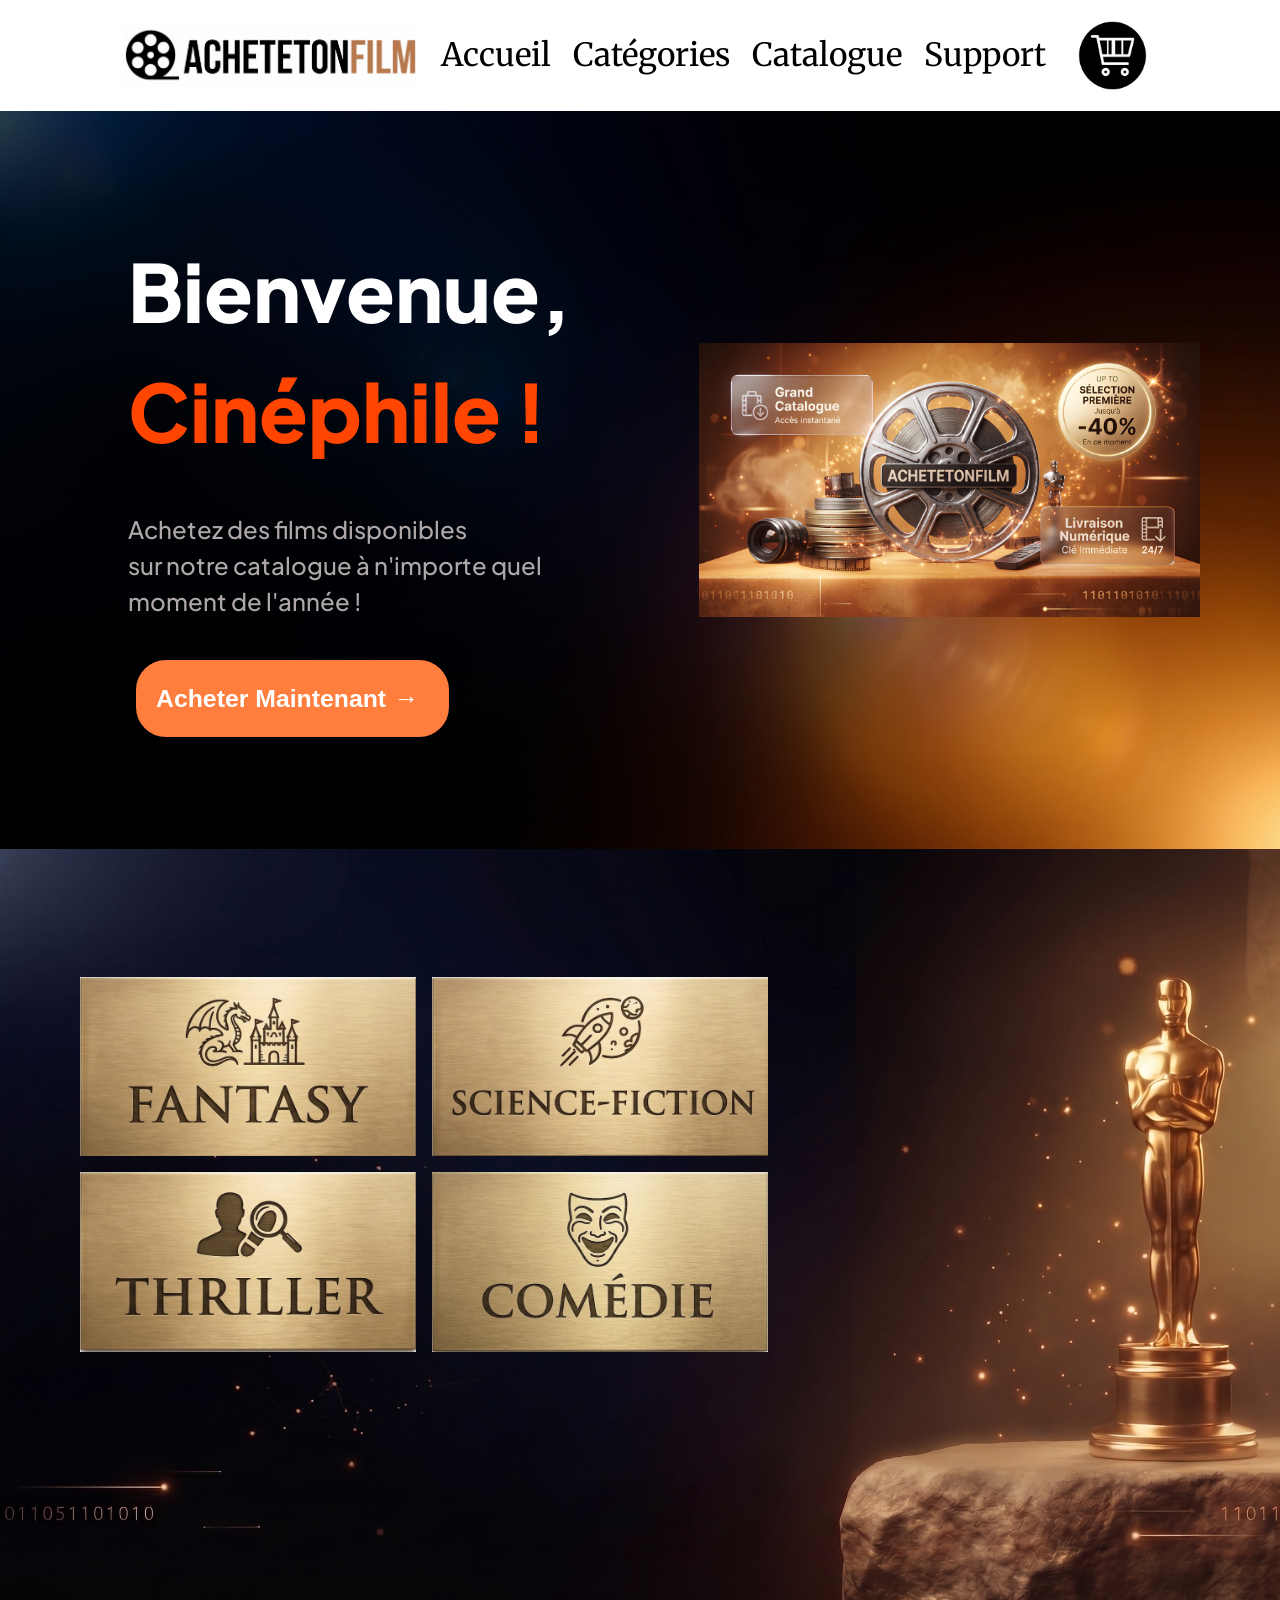
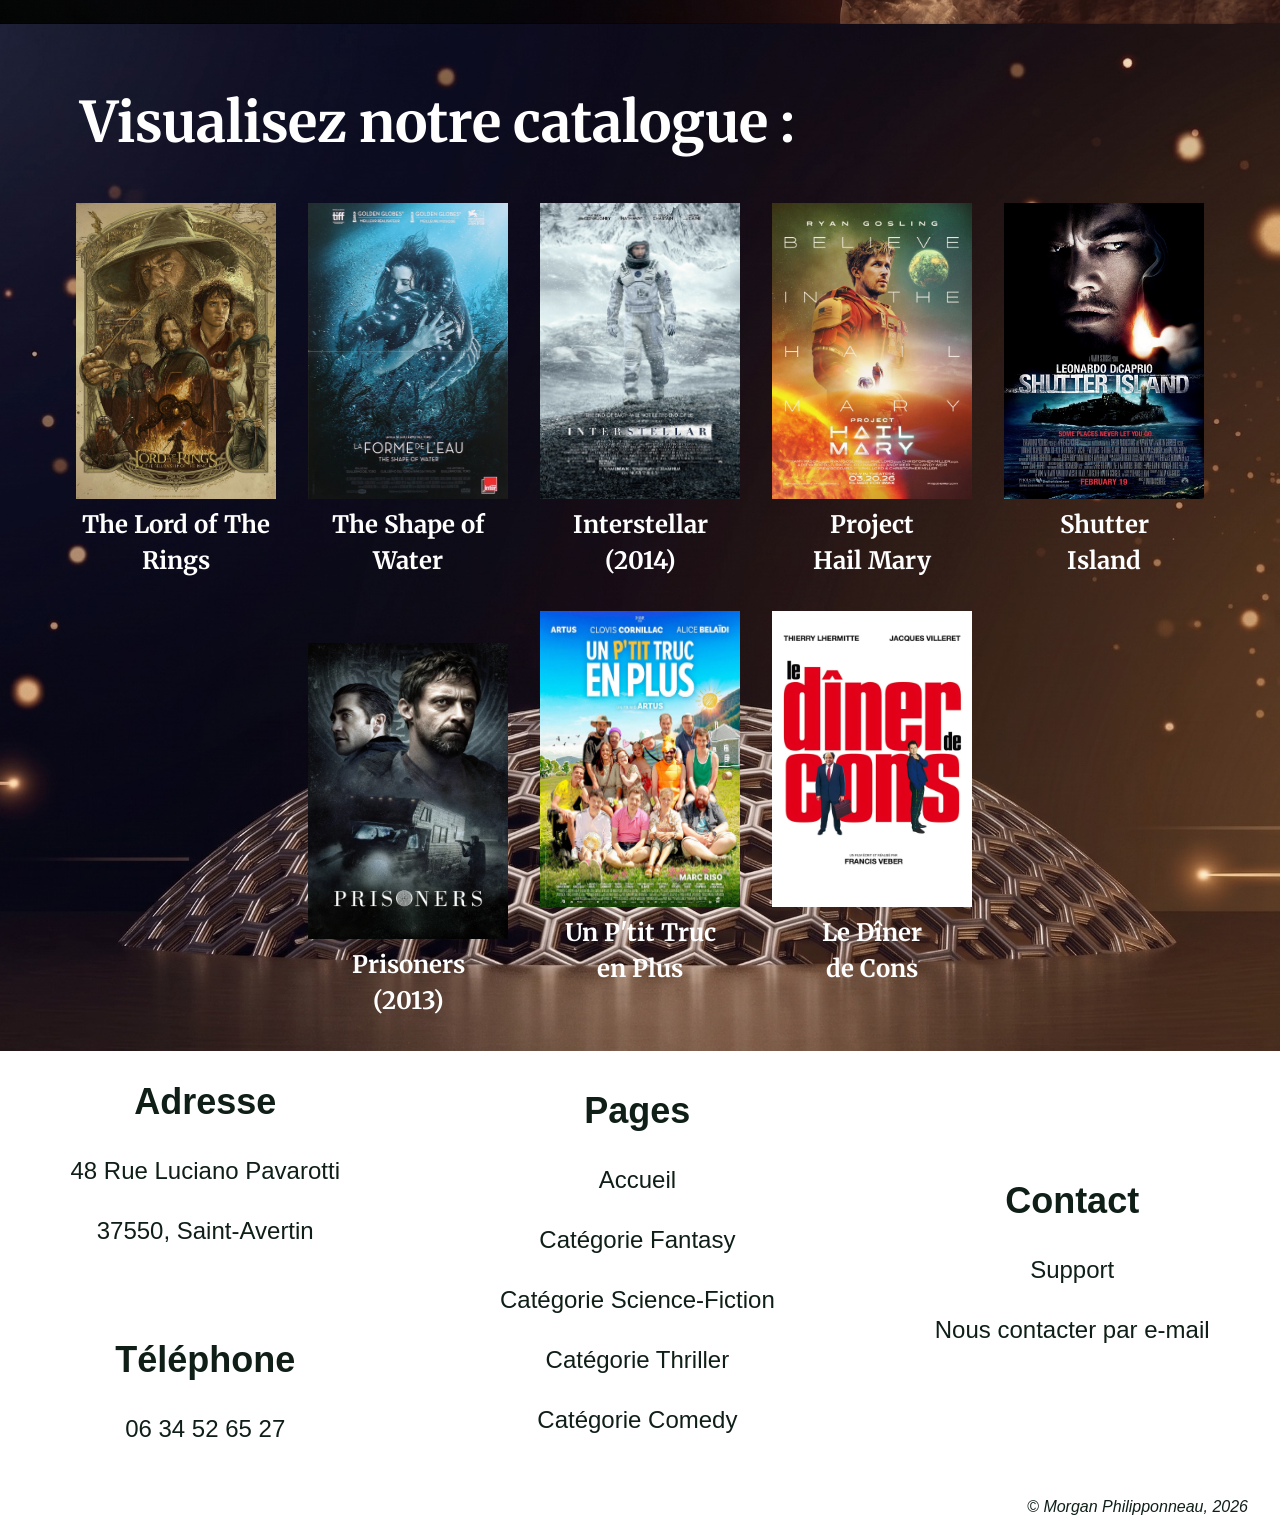
==== index.html @ b3920875 "Ajout de plus de lisibilité sur les pages de chaque film (logo blanc, texte blanc par exemple) + ajo" ====
<!doctype html>
<html lang="fr">
<head>
    <meta charset="UTF-8">
    <meta name="viewport" content="width=device-width, initial-scale=1.0">
    <link rel="preconnect" href="https://fonts.googleapis.com">
    <link rel="preconnect" href="https://fonts.gstatic.com" crossorigin>
    <link href="https://fonts.googleapis.com/css2?family=Merriweather:ital,opsz,wght@0,18..144,300..900;1,18..144,300..900&display=swap" rel="stylesheet">
    <link href="https://fonts.googleapis.com/css2?family=Plus+Jakarta+Sans:ital,wght@0,200..800;1,200..800&display=swap" rel="stylesheet">
    <link href="https://fonts.googleapis.com/css2?family=Luxurious+Roman&display=swap" rel="stylesheet">
    <link rel="stylesheet" href="ASSETS/reset.css">
    <link rel="stylesheet" href="ASSETS/variables.css">
    <link rel="stylesheet" href="style.css">
    <link rel="stylesheet" href="style_responsive_phone.css">
    <title>AcheteTonFilm</title>
</head>
<body>
        <div class="navbar">
            <a href="index.html" id="logo_achete_ton_film"><img src="ASSETS/CSS/IMAGES/LOGOS/logo_achete_ton_film_.jpg" alt="logo_achete_ton_film" width="300"></a>
            <a href="index.html" class="text_on_navbar">Accueil</a>
            <a href="#second_block" class="text_on_navbar">Catégories</a>
            <a href="#catalogue_exemple" class="text_on_navbar">Catalogue</a>
            <a href="OTHER_PAGES/panier.html" class="text_on_navbar">Support</a>
            <a href="OTHER_PAGES/panier.html"><img src="ASSETS/CSS/IMAGES/LOGOS/basket_logo.png" alt="shopping_logo" width="90"></a>
        </div>

    <div class="first_block">
        <div class="one_block"> <!-- Flex : texte à gauche (flex column) et photo à droite -->
            <h1>Bienvenue,<br><span>Cinéphile !</span></h1>
            <h2>Achetez des films disponibles <br> sur notre catalogue à n'importe quel moment de l'année !</h2>
            <div id="bouton_accueil">
                <a href="#catalogue_exemple">Acheter Maintenant <i class="fa-solid fa-arrow-right-long">→</i></a>
            </div>
        </div>

        <div class="image_accueil_de_droite"><img src="ASSETS/CSS/IMAGES/BACKGROUND/image_accueil_achete_ton_site.jpg" alt="image_accueil_achete_ton_site" width="1500"></div>
    </div>

    <div class="second_block" id="second_block">
            <div class="categories">
                <a href="CATEGORIES/fantasy_page.html"><img src="ASSETS/CSS/IMAGES/LOGOS/CATEGORIES/fantasy.png" alt="categorie_fantasy" width="420"></a>
                <a href="CATEGORIES/science_fiction_page.html"><img src="ASSETS/CSS/IMAGES/LOGOS/CATEGORIES/science_fiction.png" alt="categorie_sf" width="420"></a>
                <a href="CATEGORIES/thriller_page.html"><img src="ASSETS/CSS/IMAGES/LOGOS/CATEGORIES/thriller.png" alt="categorie_fantasy" width="420"></a>
                <a href="CATEGORIES/comedy_page.html"><img src="ASSETS/CSS/IMAGES/LOGOS/CATEGORIES/comedie.png" alt="categorie_fantasy" width="420"></a>
            </div>
    </div>

    <div class="catalogue_exemple" id="catalogue_exemple">
        <h2 class="catalogue_titre">Visualisez notre catalogue : </h2>
        <div class="previsu_films"> <!-- Colonne de flexbox en ligne -->

            <!--
            - affiche du film
            - titre du film
            - hover scale
            - affiche cliquable
            -->
            <a href="EACH_FILM_PAGE/lotr_1_page.html"><img src="ASSETS/CSS/IMAGES/FILMS/FANTASY/affiche_lotr1.jpeg" alt="lotr_affiche"><h2>The Lord of The Rings</h2></a>
            <a href="EACH_FILM_PAGE/shape_of_water_page.html"><img src="ASSETS/CSS/IMAGES/FILMS/FANTASY/affiche_the_shape_of_water.jpg" alt="shape_of_water_affiche"><h2>The Shape of Water</h2></a>
            <a href="EACH_FILM_PAGE/interstellar_page.html"><img src="ASSETS/CSS/IMAGES/FILMS/FANTASY/affiche_interstellar.jpg" alt="interstellar_affiche"><h2>Interstellar<br>(2014)</h2></a>
            <a href="EACH_FILM_PAGE/project_hail_mary_page.html"><img src="ASSETS/CSS/IMAGES/FILMS/FANTASY/affiche_project_hail_mary.jpg" alt="project_hail_mary_affiche"><h2>Project <br>Hail Mary</h2></a>
            <a href="EACH_FILM_PAGE/shutter_island_page.html"><img src="ASSETS/CSS/IMAGES/FILMS/FANTASY/affiche_shutter_island.jpg" alt="shutter_island_affiche"><h2>Shutter <br> Island</h2></a>
            <a href="EACH_FILM_PAGE/prisoners_page.html"><img src="ASSETS/CSS/IMAGES/FILMS/FANTASY/affiche_prisoners.jpg" alt="prisoners_affiche"><h2>Prisoners<br>(2013)</h2></a>
            <a href="EACH_FILM_PAGE/un_ptit_truc_en_plus_page.html" class="derniers_exemples"><img src="ASSETS/CSS/IMAGES/FILMS/FANTASY/affiche_un_ptit_truc_en_plus.jpg" alt="un_ptit_truc_en_plus_affiche"><h2>Un P'tit Truc<br>en Plus</h2></a>
            <a href="EACH_FILM_PAGE/le_diner_de_cons_page.html" class="derniers_exemples"><img src="ASSETS/CSS/IMAGES/FILMS/FANTASY/affiche_le_diner_de_cons.jpg" alt="le_diner_de_cons_affiche"><h2>Le Dîner<br>de Cons</h2></a>
        </div>
    </div>

</body>
<footer>
    <div class="pro_footer"> <!-- Flexbox avec wrap -->
        <div class="rubrique_footer"> <!-- Flexbox en colonne -->
            <h2><b>Adresse</b></h2>
            <p>48 Rue Luciano Pavarotti</p>
            <p>37550, Saint-Avertin</p>
            <br>
            <h2><b>Téléphone</b></h2>
            <p>06 34 52 65 27</p>
        </div>

        <div class="rubrique_footer">
            <h2><b>Pages</b></h2>
            <p>Accueil</p>
            <p>Catégorie Fantasy</p>
            <p>Catégorie Science-Fiction</p>
            <p>Catégorie Thriller</p>
            <p>Catégorie Comedy</p>
        </div>

        <div class="rubrique_footer">
            <h2><b>Contact</b></h2>
            <p>Support</p>
            <p><a href="mailto:philipponneaumorgan@gmail.com">Nous contacter par e-mail</a></p>
        </div>

    </div>
    <p class="copyright_sign">&copy; <i>Morgan Philipponneau, 2026</i></p>
</footer>
</html>
---- ASSETS/variables.css ----
:root {
    --color-ink: #0f1f17;
    --color-green: #1f3b2e;
    --color-sage: #a7b08a;
    --color-cream: #f6f4ee;
    --color-stone: #e40d6;
    --color-charcoal: #2a2a2a;
    --color-white: #ffffff;

    --font-main: Arial, Helvetica, sans-serif;

    --container-width: 1180px;
    --page-padding: 24px;
    --header-height: 76px;

    --radius-small: 4px;
    --radius-medium: 8px;
    --transition-fast: 180ms ease;
}
---- style.css ----
body {
    background-color: white;
    background-attachment: fixed;
    background-size: cover;
    max-width: 100%;
    margin: 0;
    padding: 0;
    overflow-x: hidden;
}

body a {
    text-decoration: none;
}

.navbar {
    display: flex;
    flex-direction: row;
    justify-content: space-between;
    align-items: center;
    background: white;
    background-size: cover;
    margin-left: 7rem;
    margin-right: 7rem;
}
.text_on_navbar:hover {
    border-bottom: 3.5px solid black;
}

.navbar > a {
    padding: 8px;
    color: black;
    font-family: "Merriweather", sans-serif;
    font-size: 2em;
    border: 3px solid transparent;

}

.navbar a img:hover {
    transform: scale(1.1);
    border-bottom: none;
}

.navbar a img {
    transition: transform 0.5s ease;
}

.first_block {
    max-width: 100%;
    display: flex;
    flex-direction: row;
    justify-content: center;
    align-items: center;
    background:
        /* Overlay Sombre Ciblée sur le texte */
            radial-gradient(
                    circle at 10% 45%, /* Le centre du dégradé sombre est sur le texte (10% de la largeur, 45% de la hauteur) */
                    rgba(0, 0, 0, 0.95) 0%,   /* Noir profond presque opaque au cœur du texte */
                    rgba(0, 0, 0, 0.85) 20%,  /* Transition douce et rapide pour la lisibilité */
                    rgba(0, 0, 0, 0.10) 65%,  /* S'évapore pour laisser voir l'image rapidement */
                    transparent 100%          /* Laisse éclater les lumières bleues et oranges */
            ),
                /* Image de Fond Centrée */
            url("ASSETS/CSS/IMAGES/BACKGROUND/Gemini_Generated_Image_7girzp7girzp7gir.jpg")
            center center / cover no-repeat;
    overflow: hidden;
    width: 100%;
}

.one_block {
    max-width: 100%;
    display: flex;
    flex-direction: column;
    justify-content: left;
    width: 100%;

}

.one_block h1 {
    max-width: 100%;
    font-family: "Plus Jakarta Sans", sans-serif;
    font-weight: 900;
    color: white;
    margin-top: 1.5em;
    margin-left: 8rem;
    margin-right: 8rem;
    font-size: 5em;
    margin-bottom: 0.5em;
}

.one_block h1 span {
    color: orangered;
}

.one_block h2 {
    max-width: 100%;
    font-family: "Plus Jakarta Sans", sans-serif;
    font-weight: 500;
    color: #aea8a8;
    margin-top: 0em;
    margin-left: 8rem;
    margin-right: 8rem;
    font-size: 1.5em;
    margin-bottom: 1em;
}

#bouton_accueil:hover {
    transform: scale(1.05);
}

#bouton_accueil {
    color: white;
    font-weight: bold;
    font-size: 1.55em;
    margin-left: 8.5rem;
    margin-right: 8.5rem;
    padding: 18px;
    background-color: #FF7D3D;
    border: 2px solid #FF7D3D;
    border-radius: 30px;
    width: 11em;
    margin-top: 0.7em;
    margin-bottom: 4.5em;
    transition: transform 0.5s ease;
}

.image_accueil_de_droite:hover {
    transform: scale(1.012);
}


.image_accueil_de_droite {
    margin-right: 5em;
    transition: transform 0.5s ease;
}

.second_block {
    max-width: 100%;
    background: url('ASSETS/CSS/IMAGES/BACKGROUND/fond_categories.jpg');
    background-size: cover;
    overflow: hidden;
}

.categories a:hover {
    transform: scale(1.1);

}

.categories {
    margin-top: 8em;
    margin-left: 5em;
    margin-right: 32em;
    margin-bottom: 17em;
}

.categories a {
    transition: transform 0.5s ease;
}

.second_block .categories {
    display: grid;
    grid-template-columns: repeat(2, 1fr);
    grid-gap: 1em;
    max-width: 100%;
}

.catalogue_exemple {
    background: url('ASSETS/CSS/IMAGES/BACKGROUND/fond_pre_visu_film-modified.jpg') center;
    background-size: cover;
}

.previsu_films {
    display: flex;
    flex-direction: row;
    justify-content: center;
    gap: 2em;
    align-items: center;
    text-align: center;
    flex-wrap: wrap;

}

.previsu_films img {
    width: 200px;
    height: 296px;
    margin-bottom: 0.5em;
}

.previsu_films h2 {
    font-family: "Merriweather", sans-serif;
    color: white;
    max-width: 200px;
    max-height: 296px;
}

.previsu_films a:hover {
    transform: scale(1.1)
}

.previsu_films a {
    transition: transform 0.5s ease;
}

.catalogue_titre {
    font-family: "Merriweather", sans-serif;
    font-size: 3.5em;
    margin-top: 0;
    padding-top: 1em;
    margin-bottom: 0.7em;
    margin-left: 5rem;
    color: white;
}

.derniers_exemples {
    margin-bottom: 4em;
}

.footer {
    background-color: white;
}

.pro_footer {
    margin-left: 4rem;
    margin-right: 4rem;
    display: flex;
    flex-direction: row;
    flex-wrap: wrap;
    justify-content: center;
    gap: 10em;
    align-items: center;
    margin-bottom: 3em;
}

.rubrique_footer {
    margin-top: 1em;
    display: flex;
    flex-direction: column;
    justify-content: space-between;
    align-items: center;
    gap: 1em;
    font-size: 1.5em;
}

.copyright_sign {
    margin-left: 2rem;
    margin-right: 2rem;
    font-size: 1em;
    margin-bottom: 1em;
    text-align: right;
}
---- style_responsive_phone.css ----
/* Pour téléphones tels que le samsung Galaxy A57 */
@media screen and (max-width: 420px) {

    body {
        background-attachment: scroll;
    }

    .navbar {
        margin-left: 1rem;
        margin-right: 1rem;
        padding: 0.5rem 0;
    }

    .navbar > a {
        font-size: 1.2rem;
        padding: 4px;
    }

    .text_on_navbar:hover {
        border-bottom: 3.5px solid black;
    }

    #logo_achete_ton_film {
        display: none;
    }

    .first_block {
        max-width: 100%;
        display: flex;
        flex-direction: column;
        background:
            /* Overlay Sombre Ciblée sur le texte */
                radial-gradient(
                        circle at 10% 45%, /* Le centre du dégradé sombre est sur le texte (10% de la largeur, 45% de la hauteur) */
                        rgba(0, 0, 0, 0.95) 0%,   /* Noir profond presque opaque au cœur du texte */
                        rgba(0, 0, 0, 0.85) 20%,  /* Transition douce et rapide pour la lisibilité */
                        rgba(0, 0, 0, 0.10) 65%,  /* S'évapore pour laisser voir l'image rapidement */
                        transparent 100%          /* Laisse éclater les lumières bleues et oranges */
                ),
                    /* Image de Fond Centrée */
                url("ASSETS/CSS/IMAGES/BACKGROUND/Gemini_Generated_Image_7girzp7girzp7gir.jpg")
                center center / cover no-repeat;
        overflow: hidden;
        width: 100%;
    }

    .one_block {
        max-width: 100%;
        display: flex;
        flex-direction: column;
        justify-content: left;
        width: 100%;

    }

    .one_block h1 {
        max-width: 100%;
        font-family: "Plus Jakarta Sans", sans-serif;
        font-weight: 900;
        color: white;
        margin-top: 1em;
        margin-left: 3rem;
        margin-right: 3rem;
        font-size: 4em;
        margin-bottom: 0.4em;
    }

    .one_block h1 span {
        color: orangered;
    }

    .one_block h2 {
        max-width: 100%;
        font-family: "Plus Jakarta Sans", sans-serif;
        font-weight: 500;
        color: #aea8a8;
        margin-top: 0;
        margin-left: 4rem;
        margin-right: 4rem;
        font-size: 1.6em;
        margin-bottom: 1em;
    }


}







@media screen and (max-width: 500px) {
    body {
        background-attachment: scroll;
    }

    .navbar {
        display: flex;
        flex-direction: row;
        justify-content: space-between;
        align-items: center;
        background: white;
        background-size: cover;
        margin-left: 0;
        margin-right: 0;
    }

    .text_on_navbar:hover {
        border-bottom: 3.5px solid black;
    }

    .navbar > a {
        padding: 8px;
        color: black;
        font-family: "Merriweather", sans-serif;
        font-size: 0.9em;
        border: 3px solid transparent;

    }

    #logo_achete_ton_film {
        display: none;
    }

    .first_block {
        max-width: 100%;
        display: flex;
        flex-direction: column;
        background:
            /* Overlay Sombre Ciblée sur le texte */
                radial-gradient(
                        circle at 10% 45%, /* Le centre du dégradé sombre est sur le texte (10% de la largeur, 45% de la hauteur) */
                        rgba(0, 0, 0, 0.95) 0%,   /* Noir profond presque opaque au cœur du texte */
                        rgba(0, 0, 0, 0.85) 20%,  /* Transition douce et rapide pour la lisibilité */
                        rgba(0, 0, 0, 0.10) 65%,  /* S'évapore pour laisser voir l'image rapidement */
                        transparent 100%          /* Laisse éclater les lumières bleues et oranges */
                ),
                    /* Image de Fond Centrée */
                url("ASSETS/CSS/IMAGES/BACKGROUND/Gemini_Generated_Image_7girzp7girzp7gir.jpg")
                center center / cover no-repeat;
        overflow: hidden;
        width: 100%;
    }

    .one_block {
        max-width: 100%;
        display: flex;
        flex-direction: column;
        justify-content: left;
        width: 100%;

    }

    .one_block h1 {
        max-width: 100%;
        font-family: "Plus Jakarta Sans", sans-serif;
        font-weight: 900;
        color: white;
        margin-top: 1em;
        margin-left: 3rem;
        margin-right: 3rem;
        font-size: 4em;
        margin-bottom: 0.4em;
    }

    .one_block h1 span {
        color: orangered;
    }

    .one_block h2 {
        max-width: 100%;
        font-family: "Plus Jakarta Sans", sans-serif;
        font-weight: 500;
        color: #aea8a8;
        margin-top: 0em;
        margin-left: 4rem;
        margin-right: 4rem;
        font-size: 1.6em;
        margin-bottom: 1em;
    }

    #bouton_accueil {
        color: white;
        font-weight: bold;
        font-size: 1.55em;
        margin-left: 3.5rem;
        margin-right: 8.5rem;
        padding: 18px;
        background-color: #FF7D3D;
        border: 2px solid #FF7D3D;
        border-radius: 30px;
        width: 11em;
        margin-top: 0.7em;
        margin-bottom: 2em;
        transition: transform 0.5s ease;
    }

    .image_accueil_de_droite {
        width: 25em;
        margin: 5em;
        margin-top: 1em;
        transition: transform 0.5s ease;
    }

    .second_block {
        max-width: 100%;
        background: url('ASSETS/CSS/IMAGES/BACKGROUND/fond_categories.jpg') center;
        background-size: cover;
        overflow: hidden;
    }

    .categories {
        width: 16em;
        margin: 5em 2em;
    }

    .catalogue_exemple {
        background: url('ASSETS/CSS/IMAGES/BACKGROUND/responsive_affiches_de_films_background.jpg') center;
        background-size: cover;
    }

    .previsu_films {
        display: flex;
        flex-direction: row;
        justify-content: center;
        gap: 1em;
        align-items: center;
        text-align: center;
        flex-wrap: wrap;

    }

    .previsu_films img {
        width: 190px;
        height: 286px;
        margin-bottom: 0.5em;
    }

    .previsu_films h2 {
        font-family: "Merriweather", sans-serif;
        color: white;
        max-width: 200px;
        max-height: 296px;
    }

    .previsu_films a {
        transition: transform 0.5s ease;
    }

    .catalogue_titre {
        font-family: "Merriweather", sans-serif;
        font-size: 1.9em;
        margin-top: 0;
        padding-top: 1em;
        margin-bottom: 0.7em;
        margin-left: 1rem;
        color: white;
    }

    .derniers_exemples {
        margin-bottom: 2em;
    }

    .pro_footer {
        margin-left: 2rem;
        margin-right: 2rem;
        display: flex;
        flex-direction: row;
        flex-wrap: wrap;
        justify-content: center;
        gap: 2em;
        align-items: center;
        margin-bottom: 3em;
    }

    .rubrique_footer {
        margin-top: 1em;
        display: flex;
        flex-direction: column;
        justify-content: space-between;
        align-items: center;
        gap: 1em;
        font-size: 1em;
    }

    .copyright_sign {
        margin-left: 2rem;
        margin-right: 2rem;
        font-size: 1em;
        margin-bottom: 1em;
        text-align: right;
    }
}
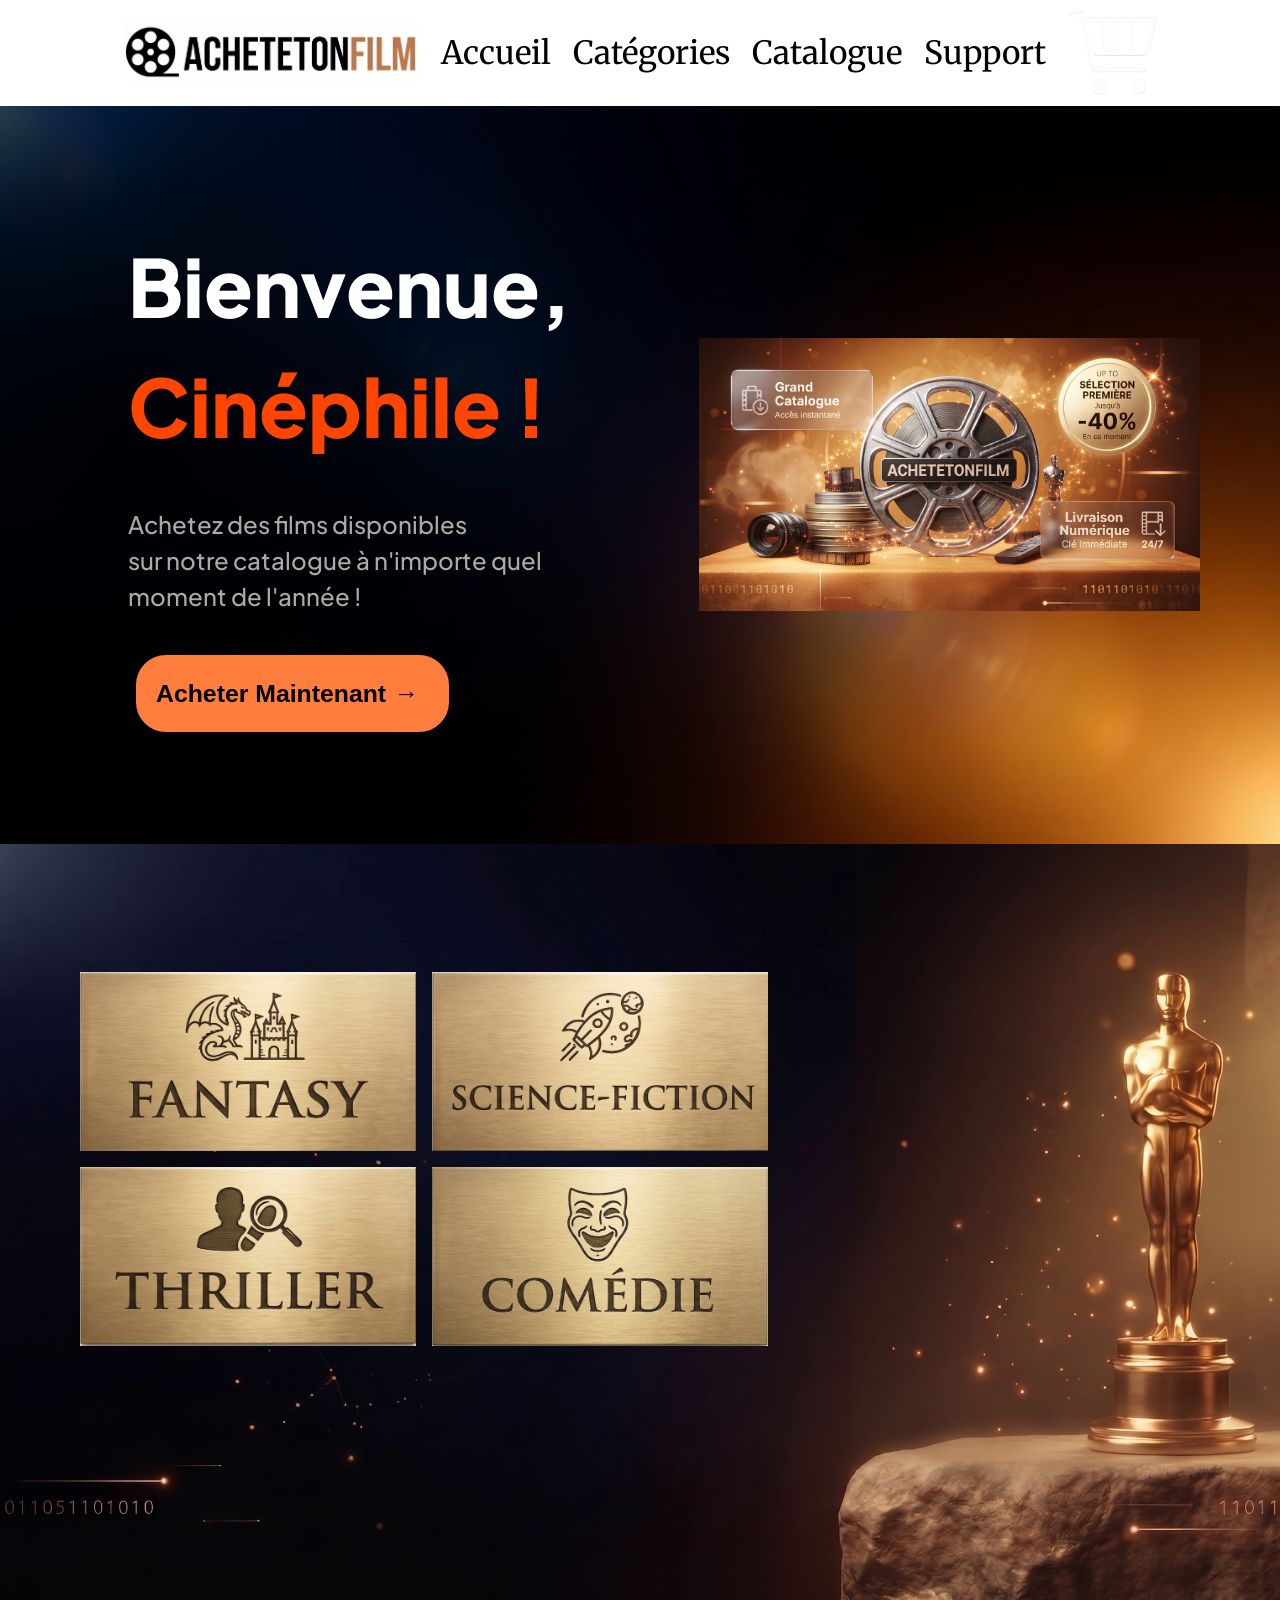
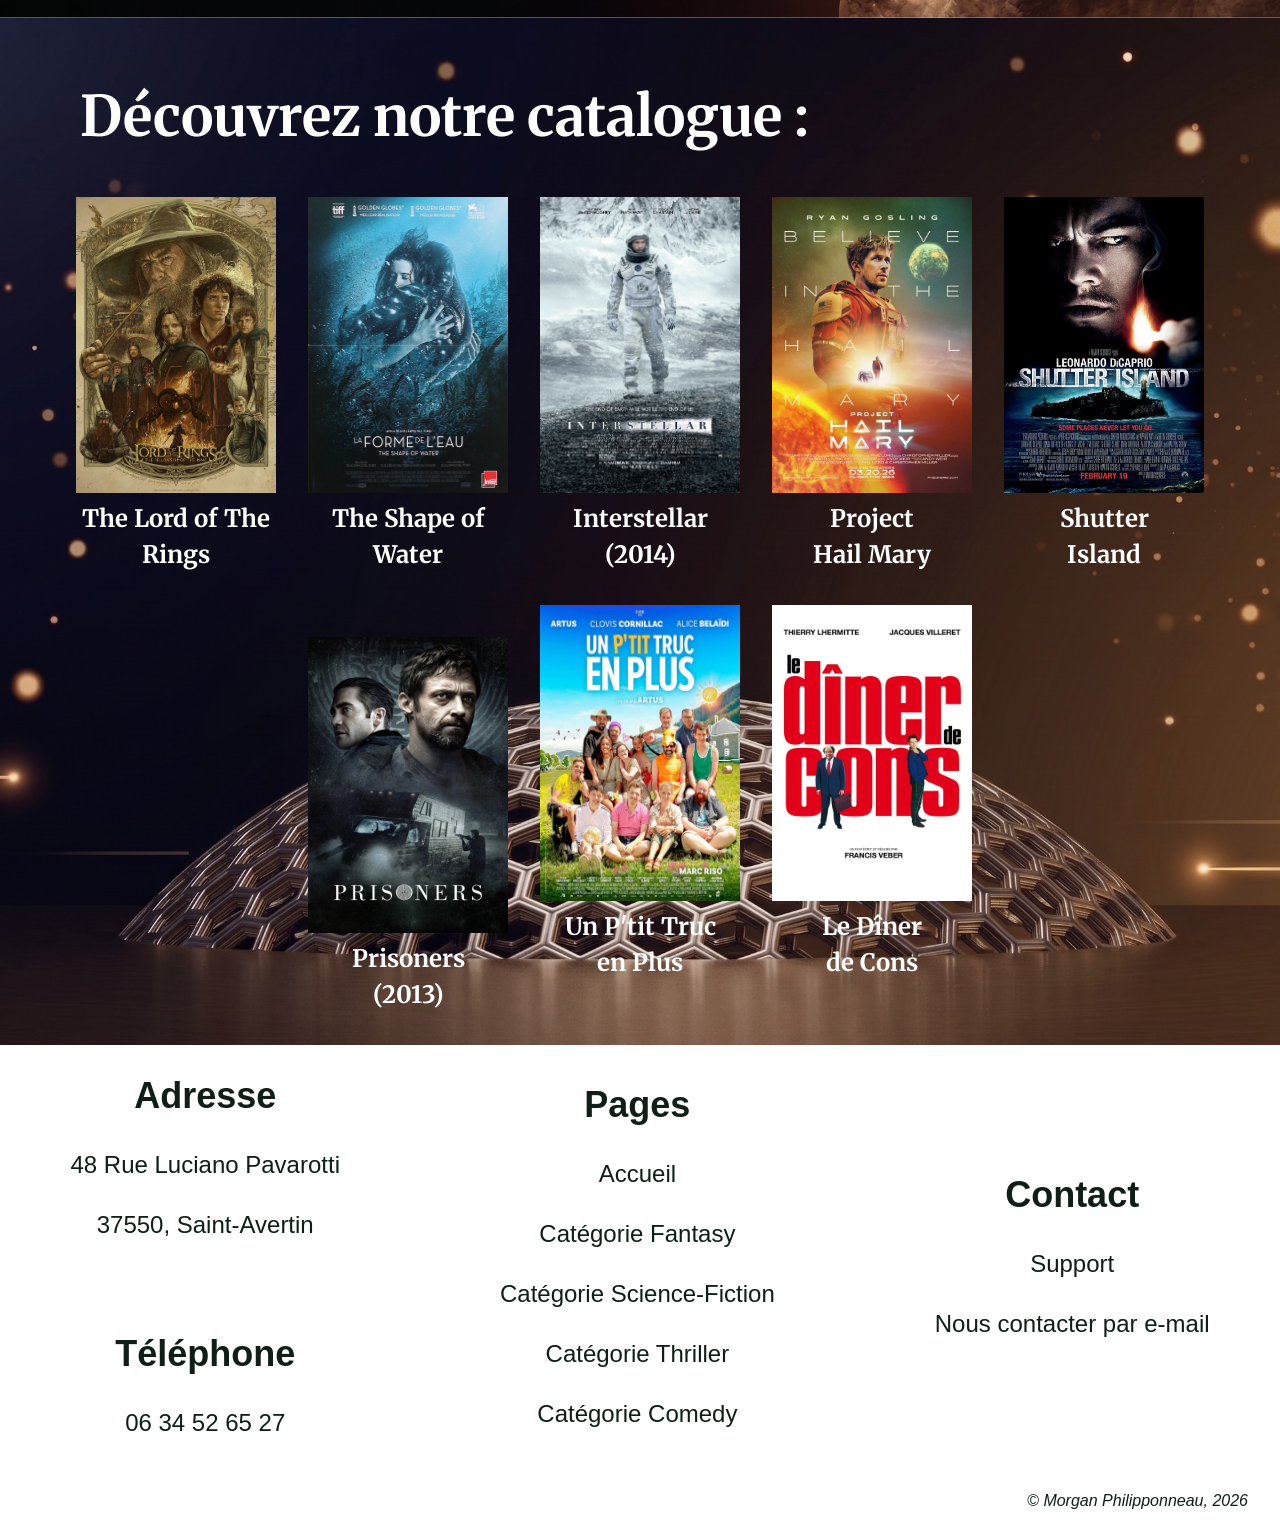
==== commit cb3f0b37: "Sauvegarde quotidienne (reste 9 jours pour finir le projet)" ====
--- a/index.html
+++ b/index.html
@@ -3,6 +3,7 @@
 <head>
     <meta charset="UTF-8">
     <meta name="viewport" content="width=device-width, initial-scale=1.0">
+    <meta name="description" content="Page d'accueil de mon site sur laquelle vous pourrez retrouver des exmeples de films en vente, ainsi que les différentes catégories associées à ces derniers. Vous pourrez aussi me contacter via email grâce au footer.">
     <link rel="preconnect" href="https://fonts.googleapis.com">
     <link rel="preconnect" href="https://fonts.gstatic.com" crossorigin>
     <link href="https://fonts.googleapis.com/css2?family=Merriweather:ital,opsz,wght@0,18..144,300..900;1,18..144,300..900&display=swap" rel="stylesheet">
@@ -11,18 +12,18 @@
     <link rel="stylesheet" href="ASSETS/reset.css">
     <link rel="stylesheet" href="ASSETS/variables.css">
     <link rel="stylesheet" href="style.css">
-    <link rel="stylesheet" href="style_responsive_phone.css">
+    <link rel="stylesheet" href="index_responsive_phone.css">
     <title>AcheteTonFilm</title>
 </head>
 <body>
-        <div class="navbar">
-            <a href="index.html" id="logo_achete_ton_film"><img src="ASSETS/CSS/IMAGES/LOGOS/logo_achete_ton_film_.jpg" alt="logo_achete_ton_film" width="300"></a>
-            <a href="index.html" class="text_on_navbar">Accueil</a>
-            <a href="#second_block" class="text_on_navbar">Catégories</a>
-            <a href="#catalogue_exemple" class="text_on_navbar">Catalogue</a>
-            <a href="OTHER_PAGES/panier.html" class="text_on_navbar">Support</a>
-            <a href="OTHER_PAGES/panier.html"><img src="ASSETS/CSS/IMAGES/LOGOS/basket_logo.png" alt="shopping_logo" width="90"></a>
-        </div>
+    <div class="navbar" role="navigation">
+        <a href="index.html" id="logo_achete_ton_film"><img src="ASSETS/CSS/IMAGES/LOGOS/logo_achete_ton_film_.jpg" alt="logo_achete_ton_film" width="300"></a>
+        <a href="index.html" class="text_on_navbar">Accueil</a>
+        <a href="#second_block" class="text_on_navbar">Catégories</a>
+        <a href="#catalogue_exemple" class="text_on_navbar">Catalogue</a>
+        <a href="OTHER_PAGES/support.html" class="text_on_navbar">Support</a>
+        <a href="OTHER_PAGES/panier.html"><img src="ASSETS/CSS/IMAGES/LOGOS/basket_logo.png" alt="shopping_logo" width="90"></a>
+    </div>
 
     <div class="first_block">
         <div class="one_block"> <!-- Flex : texte à gauche (flex column) et photo à droite -->
@@ -32,11 +33,10 @@
                 <a href="#catalogue_exemple">Acheter Maintenant <i class="fa-solid fa-arrow-right-long">→</i></a>
             </div>
         </div>
-
         <div class="image_accueil_de_droite"><img src="ASSETS/CSS/IMAGES/BACKGROUND/image_accueil_achete_ton_site.jpg" alt="image_accueil_achete_ton_site" width="1500"></div>
     </div>
 
-    <div class="second_block" id="second_block">
+    <div class="second_block" id="second_block" role="contentinfo">
             <div class="categories">
                 <a href="CATEGORIES/fantasy_page.html"><img src="ASSETS/CSS/IMAGES/LOGOS/CATEGORIES/fantasy.png" alt="categorie_fantasy" width="420"></a>
                 <a href="CATEGORIES/science_fiction_page.html"><img src="ASSETS/CSS/IMAGES/LOGOS/CATEGORIES/science_fiction.png" alt="categorie_sf" width="420"></a>
@@ -46,7 +46,7 @@
     </div>
 
     <div class="catalogue_exemple" id="catalogue_exemple">
-        <h2 class="catalogue_titre">Visualisez notre catalogue : </h2>
+        <h2 class="catalogue_titre">Découvrez notre catalogue : </h2>
         <div class="previsu_films"> <!-- Colonne de flexbox en ligne -->
 
             <!--
--- a/style.css
+++ b/style.css
@@ -108,7 +108,7 @@
 }
 
 #bouton_accueil {
-    color: white;
+    color: black;
     font-weight: bold;
     font-size: 1.55em;
     margin-left: 8.5rem;
--- a/index_responsive_phone.css
+++ b/index_responsive_phone.css
@@ -0,0 +1,411 @@
+@media screen and (max-width: 500px) {
+    body {
+        background-attachment: scroll;
+    }
+
+    .navbar {
+        display: flex;
+        flex-direction: row;
+        justify-content: space-between;
+        align-items: center;
+        background: white;
+        background-size: cover;
+        margin-left: 0.5em;
+        margin-right: 0.3em;
+    }
+
+    .text_on_navbar:hover {
+        border-bottom: 3.5px solid black;
+    }
+
+    .navbar img {
+        width: 3.5em;
+        margin-right: 0;
+    }
+
+    .navbar > a {
+        padding: 8px;
+        color: black;
+        font-family: "Merriweather", sans-serif;
+        font-size: 0.9em;
+        border: 3px solid transparent;
+
+    }
+
+    #logo_achete_ton_film {
+        display: none;
+    }
+
+    .first_block {
+        max-width: 100%;
+        display: flex;
+        flex-direction: column;
+        background:
+            /* Overlay Sombre Ciblée sur le texte */
+                radial-gradient(
+                        circle at 10% 45%, /* Le centre du dégradé sombre est sur le texte (10% de la largeur, 45% de la hauteur) */
+                        rgba(0, 0, 0, 0.95) 0%,   /* Noir profond presque opaque au cœur du texte */
+                        rgba(0, 0, 0, 0.85) 20%,  /* Transition douce et rapide pour la lisibilité */
+                        rgba(0, 0, 0, 0.10) 65%,  /* S'évapore pour laisser voir l'image rapidement */
+                        transparent 100%          /* Laisse éclater les lumières bleues et oranges */
+                ),
+                    /* Image de Fond Centrée */
+                url("ASSETS/CSS/IMAGES/BACKGROUND/Gemini_Generated_Image_7girzp7girzp7gir.jpg")
+                center center / cover no-repeat;
+        overflow: hidden;
+        width: 100%;
+    }
+
+    .one_block {
+        max-width: 100%;
+        display: flex;
+        flex-direction: column;
+        justify-content: left;
+        width: 100%;
+
+    }
+
+    .one_block h1 {
+        max-width: 100%;
+        font-family: "Plus Jakarta Sans", sans-serif;
+        font-weight: 900;
+        color: white;
+        margin-top: 1em;
+        margin-left: 3rem;
+        margin-right: 3rem;
+        font-size: 4em;
+        margin-bottom: 0.4em;
+    }
+
+    .one_block h1 span {
+        color: orangered;
+    }
+
+    .one_block h2 {
+        max-width: 100%;
+        font-family: "Plus Jakarta Sans", sans-serif;
+        font-weight: 500;
+        color: #aea8a8;
+        margin-top: 0em;
+        margin-left: 4rem;
+        margin-right: 4rem;
+        font-size: 1.6em;
+        margin-bottom: 1em;
+    }
+
+    #bouton_accueil {
+        color: black;
+        font-weight: bold;
+        font-size: 1.55em;
+        margin-left: 3.5rem;
+        margin-right: 8.5rem;
+        padding: 18px;
+        background-color: #FF7D3D;
+        border: 2px solid #FF7D3D;
+        border-radius: 30px;
+        width: 11em;
+        margin-top: 0.7em;
+        margin-bottom: 2em;
+        transition: transform 0.5s ease;
+    }
+
+    .image_accueil_de_droite {
+        width: 25em;
+        margin: 5em 2em;
+        margin-top: 1em;
+        transition: transform 0.5s ease;
+    }
+
+    .second_block {
+        max-width: 100%;
+        background: url('ASSETS/CSS/IMAGES/BACKGROUND/fond_categories.jpg') center;
+        background-size: cover;
+        overflow: hidden;
+    }
+
+    .categories {
+        width: 17em;
+        margin: 5.1em 2.3em;
+    }
+
+    .catalogue_exemple {
+        background: url('ASSETS/CSS/IMAGES/BACKGROUND/responsive_affiches_de_films_background.jpg') center;
+        background-size: cover;
+    }
+
+    .previsu_films {
+        display: flex;
+        flex-direction: row;
+        justify-content: center;
+        gap: 1em;
+        align-items: center;
+        text-align: center;
+        flex-wrap: wrap;
+
+    }
+
+    .previsu_films img {
+        width: 180px;
+        height: 276px;
+        margin-bottom: 0.5em;
+    }
+
+    .previsu_films h2 {
+        font-family: "Merriweather", sans-serif;
+        color: white;
+        max-width: 180px;
+        max-height: 296px;
+    }
+
+    .previsu_films a {
+        transition: transform 0.5s ease;
+    }
+
+    .catalogue_titre {
+        font-family: "Merriweather", sans-serif;
+        font-size: 1.7em;
+        margin-top: 0;
+        padding-top: 1em;
+        margin-bottom: 0.7em;
+        margin-left: 1.5rem;
+        color: white;
+    }
+
+    .derniers_exemples {
+
+    }
+
+    .pro_footer {
+        margin-left: 2rem;
+        margin-right: 2rem;
+        display: flex;
+        flex-direction: row;
+        flex-wrap: wrap;
+        justify-content: center;
+        gap: 2em;
+        align-items: center;
+        margin-bottom: 3em;
+    }
+
+    .rubrique_footer {
+        margin-top: 1em;
+        display: flex;
+        flex-direction: column;
+        justify-content: space-between;
+        align-items: center;
+        gap: 1em;
+        font-size: 1em;
+    }
+
+    .copyright_sign {
+        margin-left: 2rem;
+        margin-right: 2rem;
+        font-size: 1em;
+        margin-bottom: 1em;
+        text-align: right;
+    }
+}
+
+@media screen and (max-width: 412px) and (max-height: 892px){
+
+    body {
+        background-attachment: scroll;
+    }
+
+    .navbar {
+        margin-left: 0.1rem;
+        margin-right: 0.1rem;
+        padding: 0.5rem 0;
+    }
+
+    .navbar img {
+        width: 3rem;
+    }
+
+    .navbar > a {
+        font-size: 1.05rem;
+        padding: 4px;
+    }
+
+    .text_on_navbar:hover {
+        border-bottom: 3.5px solid black;
+    }
+
+    #logo_achete_ton_film {
+        display: none;
+    }
+
+    .first_block {
+        max-width: 100%;
+        display: flex;
+        flex-direction: column;
+        background:
+            /* Overlay Sombre Ciblée sur le texte */
+                radial-gradient(
+                        circle at 10% 45%, /* Le centre du dégradé sombre est sur le texte (10% de la largeur, 45% de la hauteur) */
+                        rgba(0, 0, 0, 0.95) 0%,   /* Noir profond presque opaque au cœur du texte */
+                        rgba(0, 0, 0, 0.85) 20%,  /* Transition douce et rapide pour la lisibilité */
+                        rgba(0, 0, 0, 0.10) 65%,  /* S'évapore pour laisser voir l'image rapidement */
+                        transparent 100%          /* Laisse éclater les lumières bleues et oranges */
+                ),
+                    /* Image de Fond Centrée */
+                url("ASSETS/CSS/IMAGES/BACKGROUND/Gemini_Generated_Image_7girzp7girzp7gir.jpg")
+                center center / cover no-repeat;
+        overflow: hidden;
+        width: 100%;
+    }
+
+    .one_block {
+        max-width: 100%;
+        display: flex;
+        flex-direction: column;
+        justify-content: left;
+
+
+    }
+
+    .one_block h1 {
+        max-width: 100%;
+        font-family: "Plus Jakarta Sans", sans-serif;
+        font-weight: 900;
+        color: white;
+        margin-top: 1em;
+        margin-left: 3rem;
+        margin-right: 3rem;
+        font-size: 3.5em;
+        margin-bottom: 0.4em;
+    }
+
+    .one_block h1 span {
+        color: orangered;
+    }
+
+    .one_block h2 {
+        max-width: 100%;
+        font-family: "Plus Jakarta Sans", sans-serif;
+        font-weight: 500;
+        color: #aea8a8;
+        margin-top: 0;
+        margin-left: 3.2rem;
+        margin-right: 3rem;
+        font-size: 1.6em;
+        margin-bottom: 1em;
+    }
+
+    #bouton_accueil {
+        color: black;
+        font-weight: bold;
+        font-size: 1.55em;
+        margin-left: 3rem;
+        margin-right: 8.5rem;
+        padding: 18px;
+        background-color: #FF7D3D;
+        border: 2px solid #FF7D3D;
+        border-radius: 30px;
+        width: 11em;
+        margin-top: 0.7em;
+        margin-bottom: 2em;
+        transition: transform 0.5s ease;
+    }
+
+    .image_accueil_de_droite {
+        width: 25em;
+        margin: 5em 2em;
+        margin-top: 1em;
+        transition: transform 0.5s ease;
+    }
+
+    .second_block {
+        max-width: 100%;
+        background: url('ASSETS/CSS/IMAGES/BACKGROUND/fond_categories.jpg') center;
+        background-size: cover;
+
+        overflow: hidden;
+    }
+
+    .categories {
+        width: 17em;
+        margin-top: 4em;
+        margin-bottom: 5em;
+        margin-right: 3em;
+    }
+
+    .catalogue_exemple {
+        background: url('ASSETS/CSS/IMAGES/BACKGROUND/responsive_affiches_de_films_background.jpg') center;
+        background-size: cover;
+    }
+
+    .previsu_films {
+        display: flex;
+        flex-direction: row;
+        justify-content: center;
+        gap: 1em;
+        align-items: center;
+        text-align: center;
+        flex-wrap: wrap;
+
+    }
+
+    .previsu_films img {
+        width: 180px;
+        height: 276px;
+        margin-bottom: 0.5em;
+    }
+
+    .previsu_films h2 {
+        font-family: "Merriweather", sans-serif;
+        color: white;
+        max-width: 180px;
+        max-height: 296px;
+    }
+
+    .previsu_films a {
+        transition: transform 0.5s ease;
+    }
+
+    .catalogue_titre {
+        font-family: "Merriweather", sans-serif;
+        font-size: 1.7em;
+        margin-top: 0;
+        padding-top: 1em;
+        margin-bottom: 0.7em;
+        margin-left: 1.5rem;
+        color: white;
+    }
+
+    .derniers_exemples {
+
+    }
+
+    .pro_footer {
+        margin-left: 2rem;
+        margin-right: 2rem;
+        display: flex;
+        flex-direction: row;
+        flex-wrap: wrap;
+        justify-content: center;
+        gap: 2em;
+        align-items: center;
+        margin-bottom: 3em;
+    }
+
+    .rubrique_footer {
+        margin-top: 1em;
+        display: flex;
+        flex-direction: column;
+        justify-content: space-between;
+        align-items: center;
+        gap: 1em;
+        font-size: 1em;
+    }
+
+    .copyright_sign {
+        margin-left: 2rem;
+        margin-right: 2rem;
+        font-size: 1em;
+        margin-bottom: 1em;
+        text-align: right;
+    }
+
+
+}
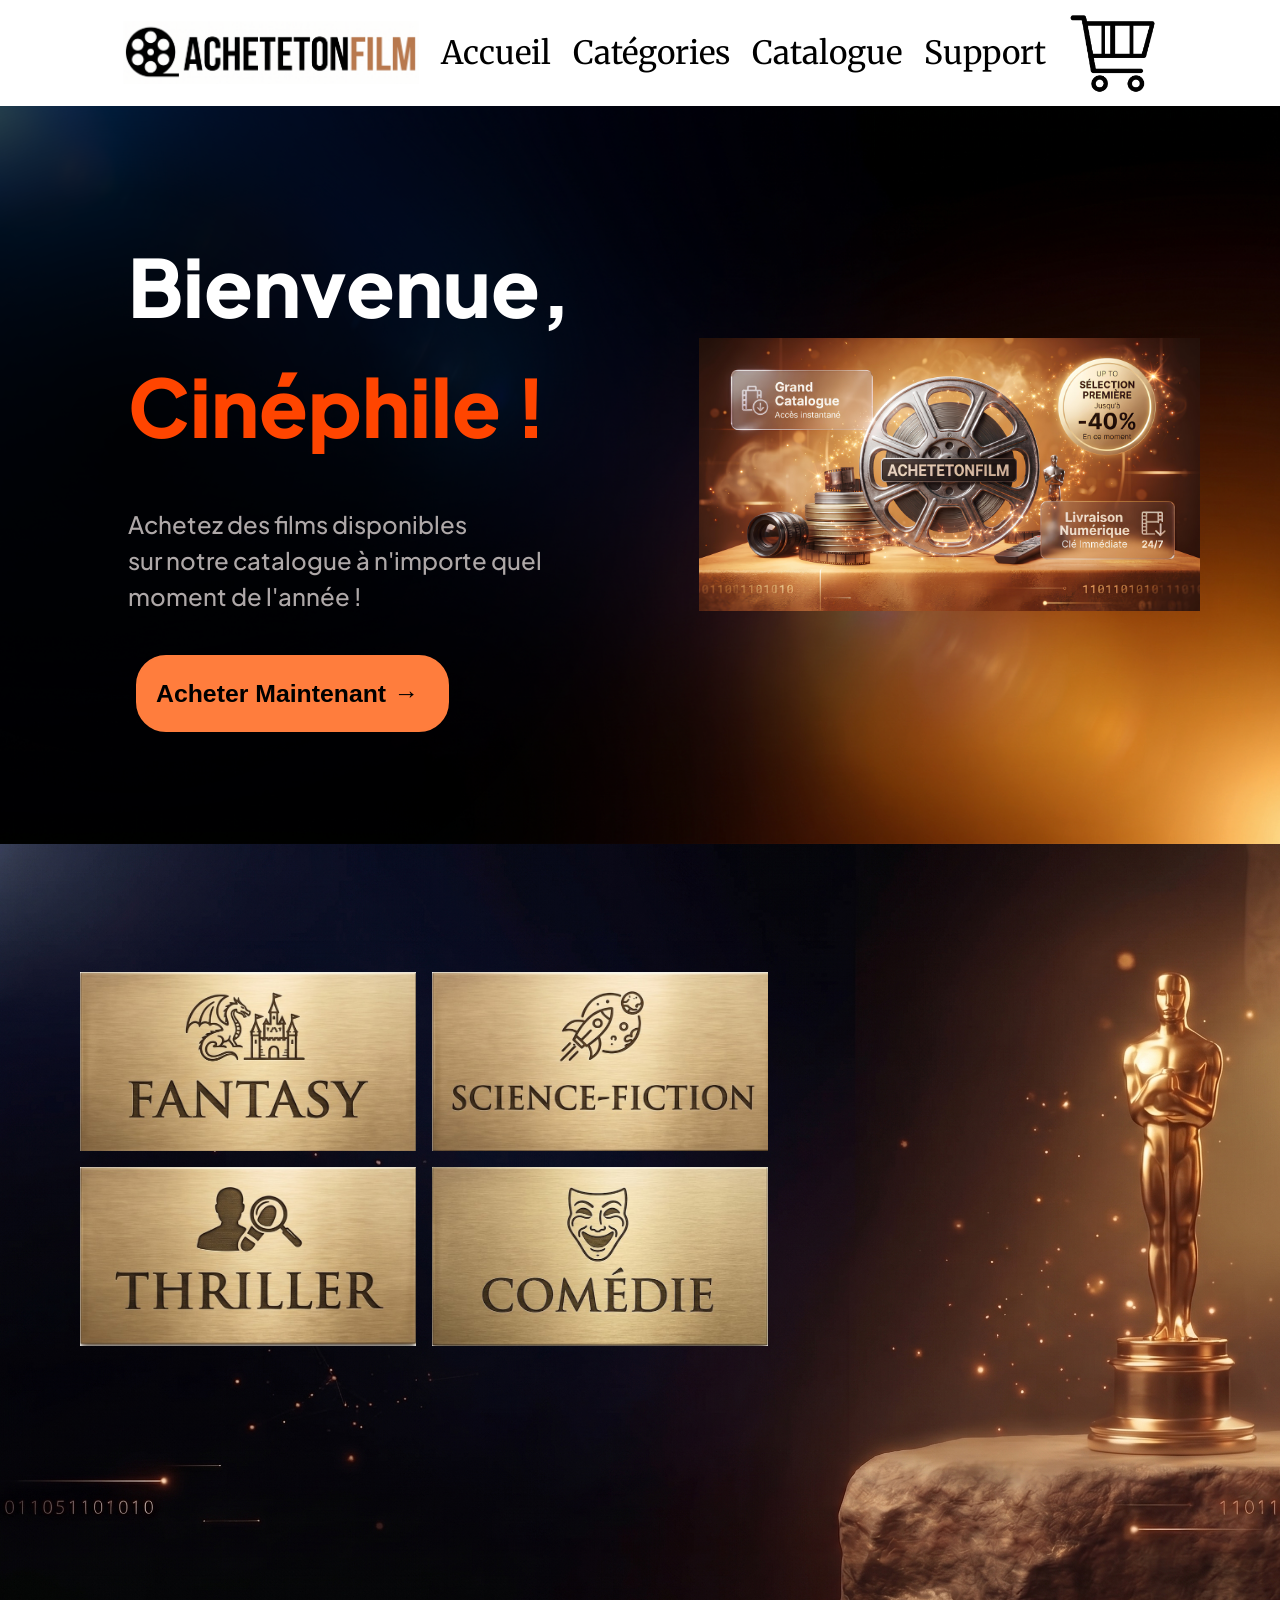
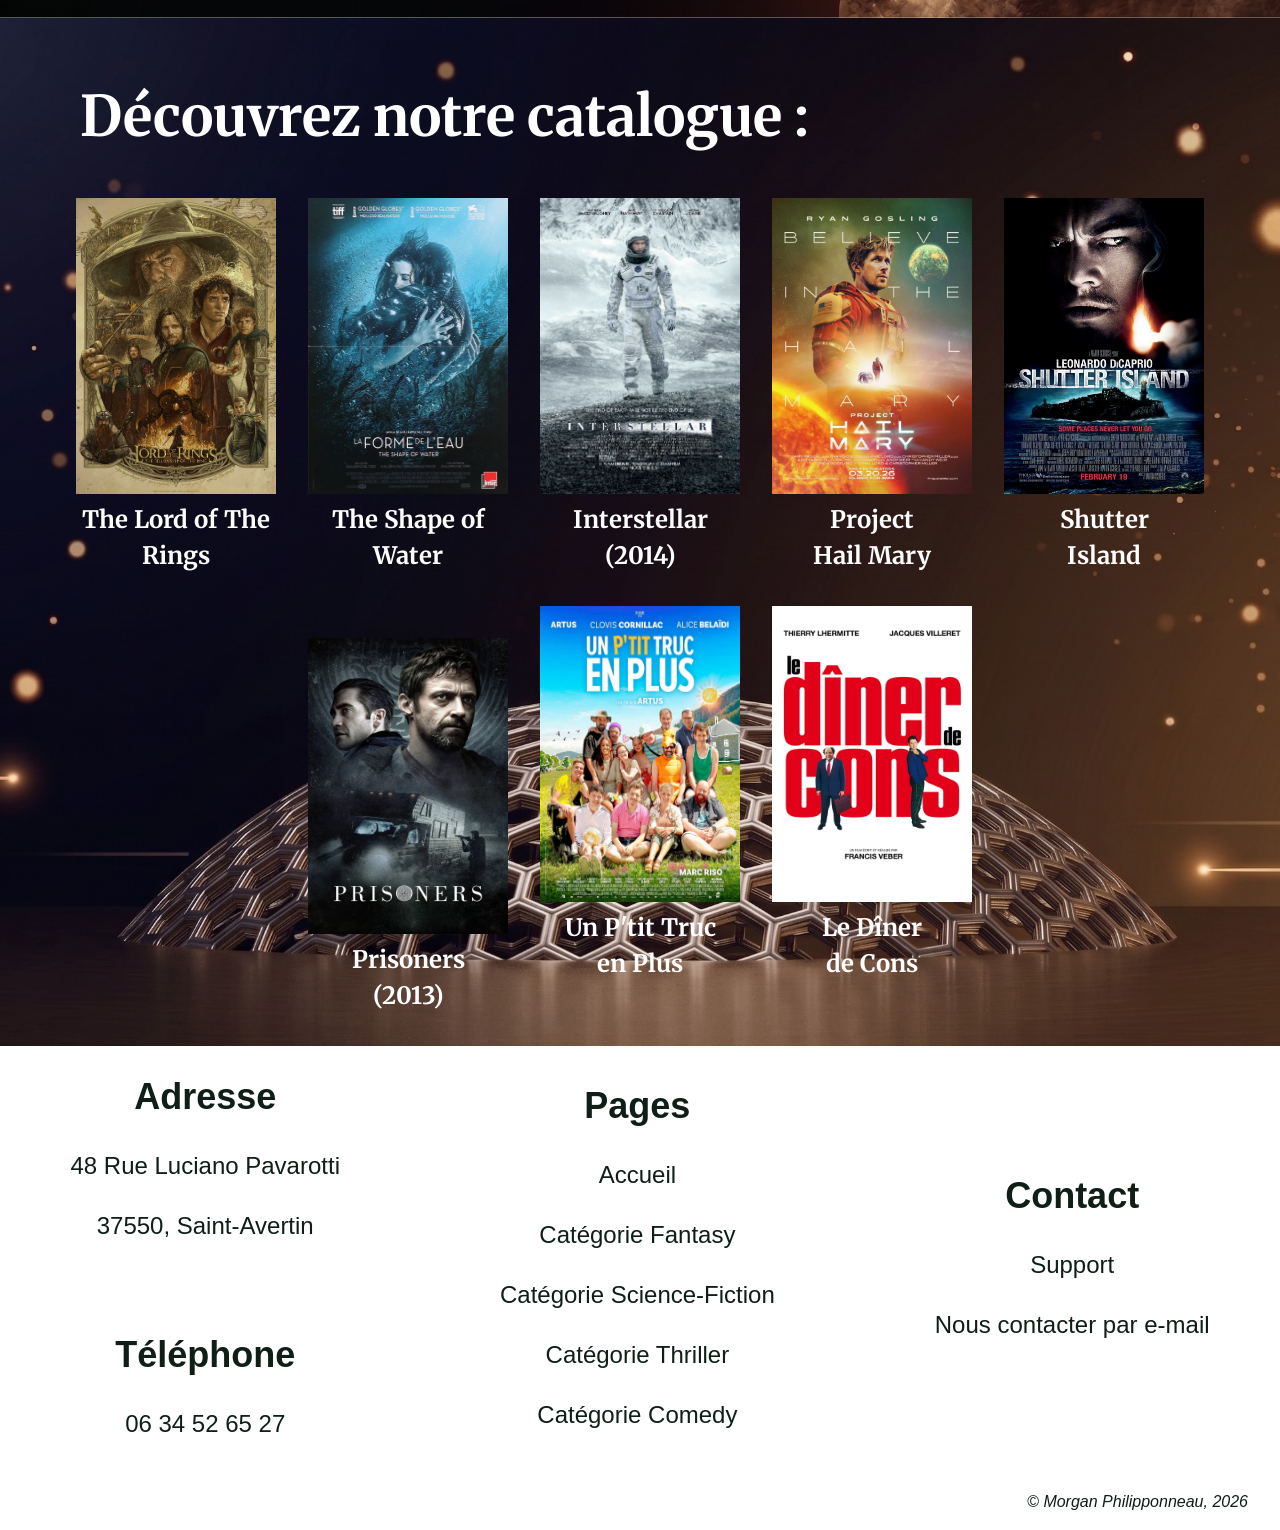
==== commit da8707ef: "Grosse sauvegarde : Ajout de quelques responsives pour page de film + logo du site carré seulement p" ====
--- a/index.html
+++ b/index.html
@@ -12,6 +12,7 @@
     <link rel="stylesheet" href="ASSETS/reset.css">
     <link rel="stylesheet" href="ASSETS/variables.css">
     <link rel="stylesheet" href="style.css">
+    <link rel="stylesheet" href="style_responsive_tablet.css">
     <link rel="stylesheet" href="index_responsive_phone.css">
     <title>AcheteTonFilm</title>
 </head>
@@ -22,7 +23,7 @@
         <a href="#second_block" class="text_on_navbar">Catégories</a>
         <a href="#catalogue_exemple" class="text_on_navbar">Catalogue</a>
         <a href="OTHER_PAGES/support.html" class="text_on_navbar">Support</a>
-        <a href="OTHER_PAGES/panier.html"><img src="ASSETS/CSS/IMAGES/LOGOS/basket_logo.png" alt="shopping_logo" width="90"></a>
+        <a href="OTHER_PAGES/panier.html"><img src="ASSETS/CSS/IMAGES/LOGOS/logo_panier_page_accueil.png" alt="shopping_logo" width="90"></a>
     </div>
 
     <div class="first_block">
@@ -33,7 +34,9 @@
                 <a href="#catalogue_exemple">Acheter Maintenant <i class="fa-solid fa-arrow-right-long">→</i></a>
             </div>
         </div>
-        <div class="image_accueil_de_droite"><img src="ASSETS/CSS/IMAGES/BACKGROUND/image_accueil_achete_ton_site.jpg" alt="image_accueil_achete_ton_site" width="1500"></div>
+        <div class="image_accueil_de_droite">
+            <img src="ASSETS/CSS/IMAGES/BACKGROUND/image_accueil_achete_ton_site.jpg" alt="image_accueil_achete_ton_site" width="1500">
+        </div>
     </div>
 
     <div class="second_block" id="second_block" role="contentinfo">
@@ -75,7 +78,7 @@
             <p>37550, Saint-Avertin</p>
             <br>
             <h2><b>Téléphone</b></h2>
-            <p>06 34 52 65 27</p>
+            <a href="tel:+330634526527"><p>06 34 52 65 27</p></a>
         </div>
 
         <div class="rubrique_footer">
--- a/style.css
+++ b/style.css
@@ -31,7 +31,7 @@
     color: black;
     font-family: "Merriweather", sans-serif;
     font-size: 2em;
-    border: 3px solid transparent;
+    border: 3.5px solid transparent;
 
 }
 
--- a/style_responsive_tablet.css
+++ b/style_responsive_tablet.css
@@ -0,0 +1,172 @@
+@media screen and (max-width: 1040px) {
+    body {
+        background-color: white;
+        background-attachment: fixed;
+        background-size: cover;
+        max-width: 100%;
+        margin: 0;
+        padding: 0;
+        overflow-x: hidden;
+    }
+
+    body a {
+        text-decoration: none;
+    }
+
+    .navbar {
+        display: flex;
+        flex-direction: row;
+        justify-content: space-between;
+        align-items: center;
+        background: white;
+        background-size: cover;
+        margin-left: 0.5rem;
+        margin-right: 0.5rem;
+    }
+    .text_on_navbar:hover {
+        border-bottom: 3.5px solid black;
+    }
+
+    .navbar > a {
+        padding: 8px;
+        color: black;
+        font-family: "Merriweather", sans-serif;
+        font-size: 2em;
+        border: 3px solid transparent;
+
+    }
+
+    .navbar a img:hover {
+        transform: scale(1.1);
+        border-bottom: none;
+    }
+
+    .navbar a img {
+        transition: transform 0.5s ease;
+    }
+
+    .first_block {
+        max-width: 100%;
+        display: flex;
+        flex-direction: column;
+        justify-content: center;
+        align-items: center;
+        background:
+            /* Overlay Sombre Ciblée sur le texte */
+                radial-gradient(
+                        circle at 10% 45%, /* Le centre du dégradé sombre est sur le texte (10% de la largeur, 45% de la hauteur) */
+                        rgba(0, 0, 0, 0.95) 0%,   /* Noir profond presque opaque au cœur du texte */
+                        rgba(0, 0, 0, 0.85) 20%,  /* Transition douce et rapide pour la lisibilité */
+                        rgba(0, 0, 0, 0.10) 65%,  /* S'évapore pour laisser voir l'image rapidement */
+                        transparent 100%          /* Laisse éclater les lumières bleues et oranges */
+                ),
+                    /* Image de Fond Centrée */
+                url("ASSETS/CSS/IMAGES/BACKGROUND/Gemini_Generated_Image_7girzp7girzp7gir.jpg")
+                center center / cover no-repeat;
+        overflow: hidden;
+        width: 100%;
+    }
+
+    .one_block {
+        max-width: 100%;
+        display: flex;
+        flex-direction: column;
+        justify-content: left;
+        width: 100%;
+
+    }
+
+    .one_block h1 {
+        max-width: 100%;
+        font-family: "Plus Jakarta Sans", sans-serif;
+        font-weight: 900;
+        color: white;
+        margin-top: 0.6em;
+        margin-left: 14rem;
+        font-size: 7em;
+        margin-bottom: 0.5em;
+    }
+
+    .one_block h1 span {
+        color: orangered;
+    }
+
+    .one_block h2 {
+        max-width: 100%;
+        font-family: "Plus Jakarta Sans", sans-serif;
+        font-weight: 500;
+        color: #aea8a8;
+        margin-top: 0;
+        margin-left: 15.2rem;
+        font-size: 2em;
+        margin-bottom: 1em;
+    }
+
+    #bouton_accueil:hover {
+        transform: scale(1.05);
+    }
+
+    #bouton_accueil {
+        color: black;
+        font-weight: bold;
+        font-size: 2.5em;
+        margin-left: 15.2rem;
+        margin-right: 4.9rem;
+        padding: 18px;
+        background-color: #FF7D3D;
+        border: 2px solid #FF7D3D;
+        border-radius: 30px;
+        width: 11em;
+        margin-top: 0.7em;
+        margin-bottom: 2.2em;
+        transition: transform 0.5s ease;
+    }
+
+    .image_accueil_de_droite:hover {
+        transform: scale(1.012);
+    }
+
+
+    .image_accueil_de_droite {
+        margin-left: 5em;
+        width: 50em;
+        margin-right: 5em;
+        transition: transform 0.5s ease;
+        margin-bottom: 4em;
+    }
+
+    .second_block {
+        max-width: 100%;
+        background: url('ASSETS/CSS/IMAGES/BACKGROUND/fond_categories.jpg');
+        background-size: cover;
+        overflow: hidden;
+    }
+
+    .categories a:hover {
+        transform: scale(1.1);
+
+    }
+
+    .categories {
+        width: 38em;
+        margin-top: 5em;
+        margin-left: 5em;
+        margin-bottom: 5em;
+    }
+
+    .categories a {
+        transition: transform 0.5s ease;
+    }
+
+    .second_block .categories {
+        display: grid;
+        grid-template-columns: repeat(2, 1fr);
+        grid-gap: 1em;
+        max-width: 100%;
+    }
+
+    .derniers_exemples {
+        margin-bottom: 0;
+    }
+
+}
--- a/index_responsive_phone.css
+++ b/index_responsive_phone.css
@@ -1,6 +1,8 @@
 @media screen and (max-width: 500px) {
+
     body {
         background-attachment: scroll;
+        margin: 0;
     }
 
     .navbar {
@@ -8,8 +10,10 @@
         flex-direction: row;
         justify-content: space-between;
         align-items: center;
+
         background: white;
         background-size: cover;
+
         margin-left: 0.5em;
         margin-right: 0.3em;
     }
@@ -19,393 +23,281 @@
     }
 
     .navbar img {
-        width: 3.5em;
+        display: block;
+        width: 2.5em;
         margin-right: 0;
     }
 
     .navbar > a {
-        padding: 8px;
+        padding: 4px;
+
         color: black;
+
         font-family: "Merriweather", sans-serif;
         font-size: 0.9em;
+
         border: 3px solid transparent;
 
+        flex-shrink: 0;
     }
 
     #logo_achete_ton_film {
-        display: none;
+        display: block;
+        padding: 2px;
+    }
+
+    #logo_achete_ton_film img {
+        display: block;
+        width: 4em;
     }
 
     .first_block {
         max-width: 100%;
+
         display: flex;
         flex-direction: column;
+
         background:
+
             /* Overlay Sombre Ciblée sur le texte */
+
                 radial-gradient(
-                        circle at 10% 45%, /* Le centre du dégradé sombre est sur le texte (10% de la largeur, 45% de la hauteur) */
-                        rgba(0, 0, 0, 0.95) 0%,   /* Noir profond presque opaque au cœur du texte */
-                        rgba(0, 0, 0, 0.85) 20%,  /* Transition douce et rapide pour la lisibilité */
-                        rgba(0, 0, 0, 0.10) 65%,  /* S'évapore pour laisser voir l'image rapidement */
-                        transparent 100%          /* Laisse éclater les lumières bleues et oranges */
+                        circle at 10% 45%,
+                        rgba(0, 0, 0, 0.95) 0%,
+                        rgba(0, 0, 0, 0.85) 20%,
+                        rgba(0, 0, 0, 0.10) 65%,
+                        transparent 100%
                 ),
+
                     /* Image de Fond Centrée */
+
                 url("ASSETS/CSS/IMAGES/BACKGROUND/Gemini_Generated_Image_7girzp7girzp7gir.jpg")
                 center center / cover no-repeat;
+
         overflow: hidden;
+
         width: 100%;
     }
 
+
     .one_block {
         max-width: 100%;
+
         display: flex;
         flex-direction: column;
         justify-content: left;
+
         width: 100%;
-
-    }
+    }
+
 
     .one_block h1 {
         max-width: 100%;
+
         font-family: "Plus Jakarta Sans", sans-serif;
         font-weight: 900;
+
         color: white;
+
         margin-top: 1em;
         margin-left: 3rem;
         margin-right: 3rem;
+
         font-size: 4em;
+
         margin-bottom: 0.4em;
     }
+
 
     .one_block h1 span {
         color: orangered;
     }
 
+
     .one_block h2 {
         max-width: 100%;
+
         font-family: "Plus Jakarta Sans", sans-serif;
         font-weight: 500;
+
         color: #aea8a8;
+
         margin-top: 0em;
         margin-left: 4rem;
         margin-right: 4rem;
+
         font-size: 1.6em;
+
         margin-bottom: 1em;
     }
+
 
     #bouton_accueil {
         color: black;
+
         font-weight: bold;
         font-size: 1.55em;
+
         margin-left: 3.5rem;
         margin-right: 8.5rem;
+
         padding: 18px;
+
         background-color: #FF7D3D;
+
         border: 2px solid #FF7D3D;
         border-radius: 30px;
+
         width: 11em;
+
         margin-top: 0.7em;
         margin-bottom: 2em;
+
         transition: transform 0.5s ease;
     }
+
 
     .image_accueil_de_droite {
         width: 25em;
+
         margin: 5em 2em;
         margin-top: 1em;
+
         transition: transform 0.5s ease;
     }
 
     .second_block {
         max-width: 100%;
-        background: url('ASSETS/CSS/IMAGES/BACKGROUND/fond_categories.jpg') center;
+
+        background:
+                url('ASSETS/CSS/IMAGES/BACKGROUND/fond_categories.jpg')
+                center;
+
         background-size: cover;
+
         overflow: hidden;
     }
+
 
     .categories {
         width: 17em;
+
         margin: 5.1em 2.3em;
     }
 
     .catalogue_exemple {
-        background: url('ASSETS/CSS/IMAGES/BACKGROUND/responsive_affiches_de_films_background.jpg') center;
+        background:
+                url('ASSETS/CSS/IMAGES/BACKGROUND/responsive_affiches_de_films_background.jpg')
+                center;
+
         background-size: cover;
     }
 
+
     .previsu_films {
         display: flex;
+
         flex-direction: row;
+
         justify-content: center;
+
         gap: 1em;
+
         align-items: center;
+
         text-align: center;
+
         flex-wrap: wrap;
-
-    }
+    }
+
 
     .previsu_films img {
         width: 180px;
         height: 276px;
+
         margin-bottom: 0.5em;
     }
+
 
     .previsu_films h2 {
         font-family: "Merriweather", sans-serif;
+
         color: white;
+
         max-width: 180px;
         max-height: 296px;
     }
 
+
     .previsu_films a {
         transition: transform 0.5s ease;
     }
 
     .catalogue_titre {
         font-family: "Merriweather", sans-serif;
+
         font-size: 1.7em;
+
         margin-top: 0;
+
         padding-top: 1em;
+
         margin-bottom: 0.7em;
         margin-left: 1.5rem;
+
         color: white;
     }
 
+
     .derniers_exemples {
-
+        margin-bottom: 4em;
     }
 
     .pro_footer {
         margin-left: 2rem;
         margin-right: 2rem;
-        display: flex;
+
+        display: flex;
+
         flex-direction: row;
         flex-wrap: wrap;
+
         justify-content: center;
+
         gap: 2em;
+
         align-items: center;
+
         margin-bottom: 3em;
     }
+
 
     .rubrique_footer {
         margin-top: 1em;
-        display: flex;
+
+        display: flex;
+
         flex-direction: column;
+
         justify-content: space-between;
+
         align-items: center;
+
         gap: 1em;
+
         font-size: 1em;
     }
+
 
     .copyright_sign {
         margin-left: 2rem;
         margin-right: 2rem;
+
         font-size: 1em;
+
         margin-bottom: 1em;
+
         text-align: right;
     }
-}
-
-@media screen and (max-width: 412px) and (max-height: 892px){
-
-    body {
-        background-attachment: scroll;
-    }
-
-    .navbar {
-        margin-left: 0.1rem;
-        margin-right: 0.1rem;
-        padding: 0.5rem 0;
-    }
-
-    .navbar img {
-        width: 3rem;
-    }
-
-    .navbar > a {
-        font-size: 1.05rem;
-        padding: 4px;
-    }
-
-    .text_on_navbar:hover {
-        border-bottom: 3.5px solid black;
-    }
-
-    #logo_achete_ton_film {
-        display: none;
-    }
-
-    .first_block {
-        max-width: 100%;
-        display: flex;
-        flex-direction: column;
-        background:
-            /* Overlay Sombre Ciblée sur le texte */
-                radial-gradient(
-                        circle at 10% 45%, /* Le centre du dégradé sombre est sur le texte (10% de la largeur, 45% de la hauteur) */
-                        rgba(0, 0, 0, 0.95) 0%,   /* Noir profond presque opaque au cœur du texte */
-                        rgba(0, 0, 0, 0.85) 20%,  /* Transition douce et rapide pour la lisibilité */
-                        rgba(0, 0, 0, 0.10) 65%,  /* S'évapore pour laisser voir l'image rapidement */
-                        transparent 100%          /* Laisse éclater les lumières bleues et oranges */
-                ),
-                    /* Image de Fond Centrée */
-                url("ASSETS/CSS/IMAGES/BACKGROUND/Gemini_Generated_Image_7girzp7girzp7gir.jpg")
-                center center / cover no-repeat;
-        overflow: hidden;
-        width: 100%;
-    }
-
-    .one_block {
-        max-width: 100%;
-        display: flex;
-        flex-direction: column;
-        justify-content: left;
-
-
-    }
-
-    .one_block h1 {
-        max-width: 100%;
-        font-family: "Plus Jakarta Sans", sans-serif;
-        font-weight: 900;
-        color: white;
-        margin-top: 1em;
-        margin-left: 3rem;
-        margin-right: 3rem;
-        font-size: 3.5em;
-        margin-bottom: 0.4em;
-    }
-
-    .one_block h1 span {
-        color: orangered;
-    }
-
-    .one_block h2 {
-        max-width: 100%;
-        font-family: "Plus Jakarta Sans", sans-serif;
-        font-weight: 500;
-        color: #aea8a8;
-        margin-top: 0;
-        margin-left: 3.2rem;
-        margin-right: 3rem;
-        font-size: 1.6em;
-        margin-bottom: 1em;
-    }
-
-    #bouton_accueil {
-        color: black;
-        font-weight: bold;
-        font-size: 1.55em;
-        margin-left: 3rem;
-        margin-right: 8.5rem;
-        padding: 18px;
-        background-color: #FF7D3D;
-        border: 2px solid #FF7D3D;
-        border-radius: 30px;
-        width: 11em;
-        margin-top: 0.7em;
-        margin-bottom: 2em;
-        transition: transform 0.5s ease;
-    }
-
-    .image_accueil_de_droite {
-        width: 25em;
-        margin: 5em 2em;
-        margin-top: 1em;
-        transition: transform 0.5s ease;
-    }
-
-    .second_block {
-        max-width: 100%;
-        background: url('ASSETS/CSS/IMAGES/BACKGROUND/fond_categories.jpg') center;
-        background-size: cover;
-
-        overflow: hidden;
-    }
-
-    .categories {
-        width: 17em;
-        margin-top: 4em;
-        margin-bottom: 5em;
-        margin-right: 3em;
-    }
-
-    .catalogue_exemple {
-        background: url('ASSETS/CSS/IMAGES/BACKGROUND/responsive_affiches_de_films_background.jpg') center;
-        background-size: cover;
-    }
-
-    .previsu_films {
-        display: flex;
-        flex-direction: row;
-        justify-content: center;
-        gap: 1em;
-        align-items: center;
-        text-align: center;
-        flex-wrap: wrap;
-
-    }
-
-    .previsu_films img {
-        width: 180px;
-        height: 276px;
-        margin-bottom: 0.5em;
-    }
-
-    .previsu_films h2 {
-        font-family: "Merriweather", sans-serif;
-        color: white;
-        max-width: 180px;
-        max-height: 296px;
-    }
-
-    .previsu_films a {
-        transition: transform 0.5s ease;
-    }
-
-    .catalogue_titre {
-        font-family: "Merriweather", sans-serif;
-        font-size: 1.7em;
-        margin-top: 0;
-        padding-top: 1em;
-        margin-bottom: 0.7em;
-        margin-left: 1.5rem;
-        color: white;
-    }
-
-    .derniers_exemples {
-
-    }
-
-    .pro_footer {
-        margin-left: 2rem;
-        margin-right: 2rem;
-        display: flex;
-        flex-direction: row;
-        flex-wrap: wrap;
-        justify-content: center;
-        gap: 2em;
-        align-items: center;
-        margin-bottom: 3em;
-    }
-
-    .rubrique_footer {
-        margin-top: 1em;
-        display: flex;
-        flex-direction: column;
-        justify-content: space-between;
-        align-items: center;
-        gap: 1em;
-        font-size: 1em;
-    }
-
-    .copyright_sign {
-        margin-left: 2rem;
-        margin-right: 2rem;
-        font-size: 1em;
-        margin-bottom: 1em;
-        text-align: right;
-    }
-
 
 }
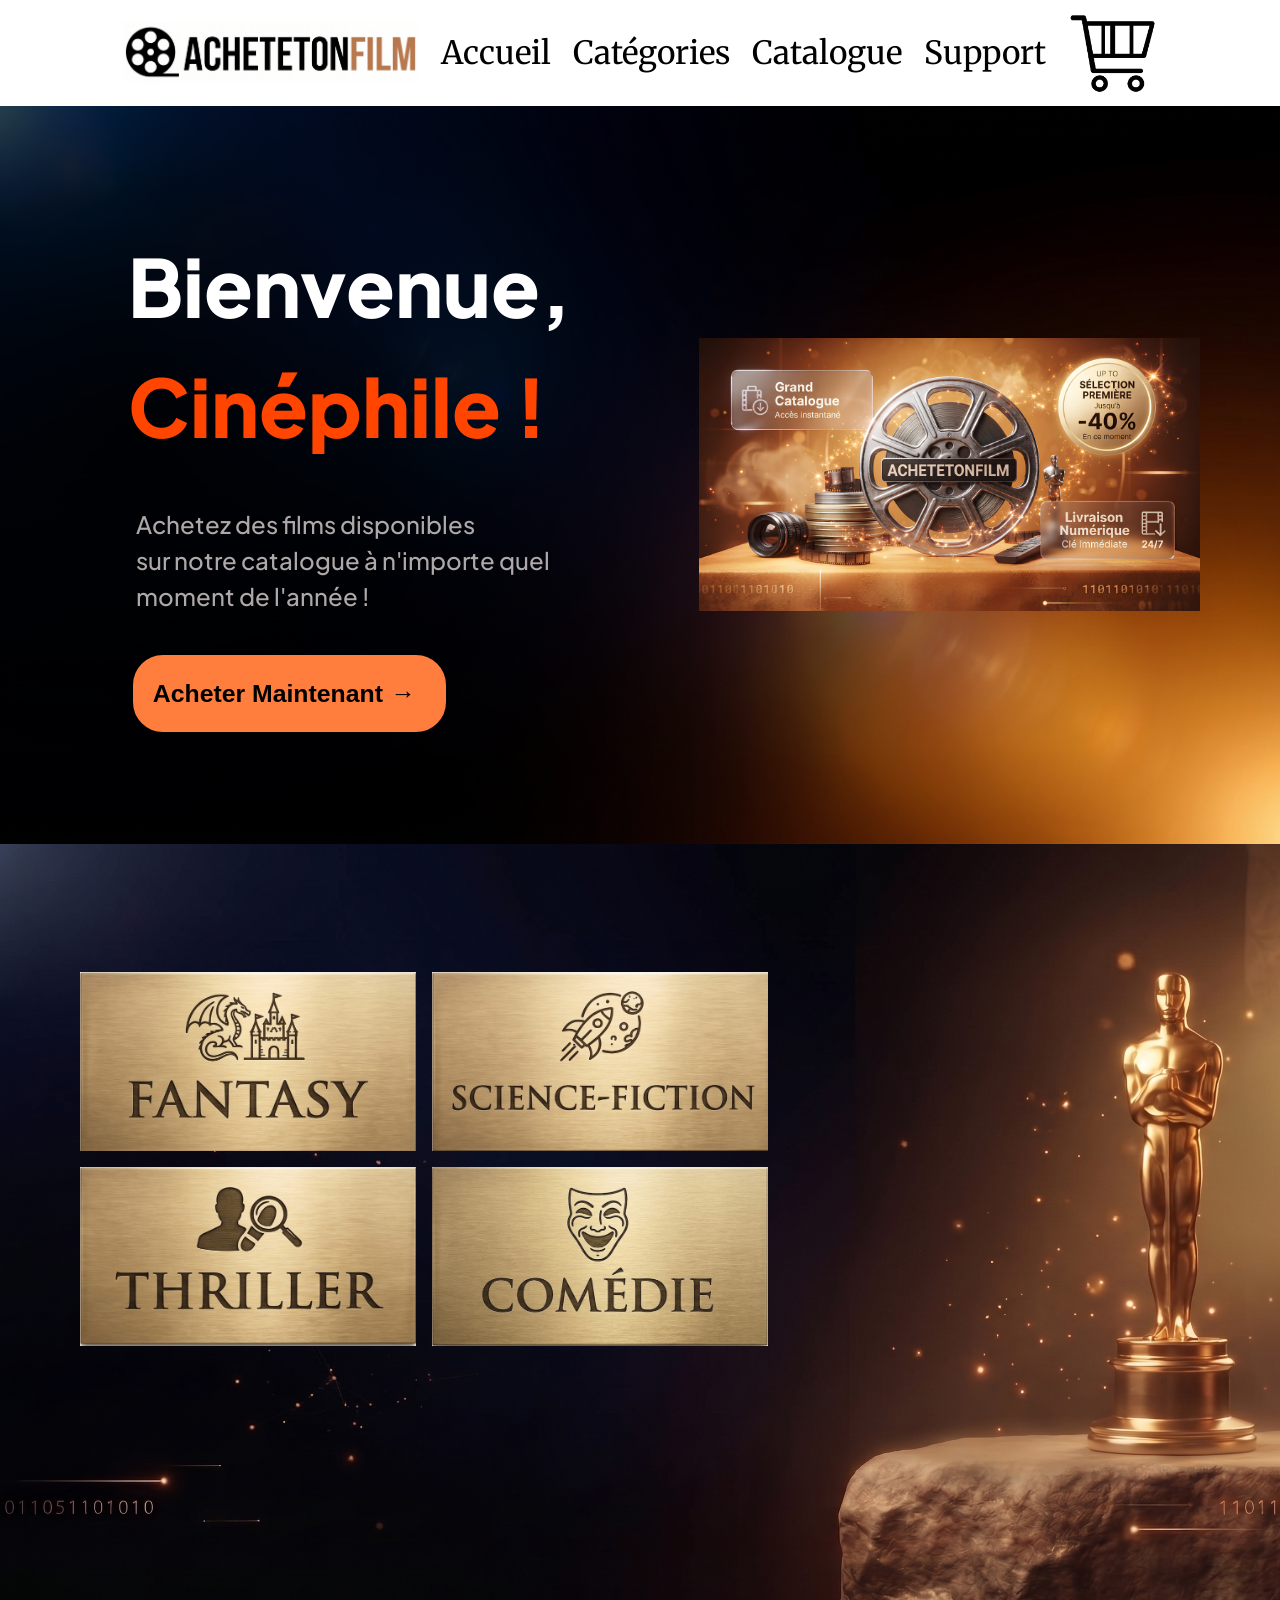
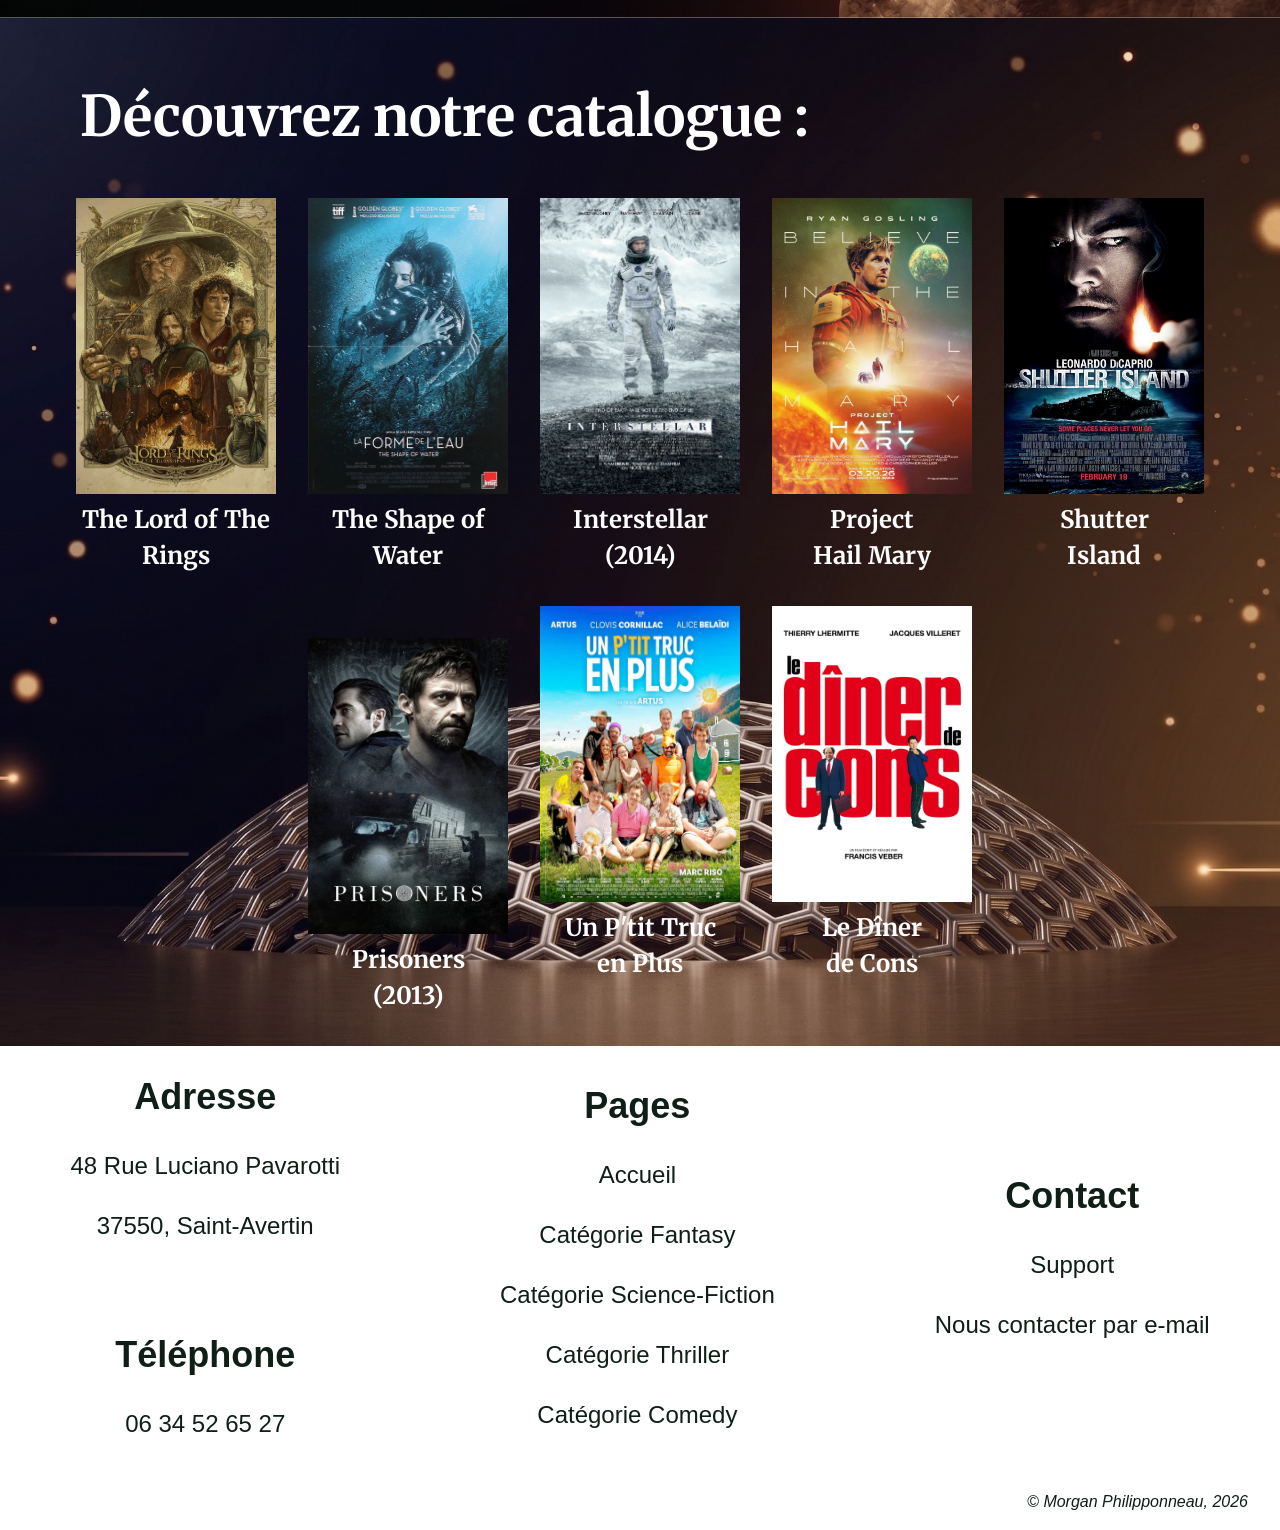
==== commit bbdb9991: "Modification du responsive de la page d'accueil. Beaucoup plus optimal." ====
--- a/index.html
+++ b/index.html
@@ -18,12 +18,17 @@
 </head>
 <body>
     <div class="navbar" role="navigation">
-        <a href="index.html" id="logo_achete_ton_film"><img src="ASSETS/CSS/IMAGES/LOGOS/logo_achete_ton_film_.jpg" alt="logo_achete_ton_film" width="300"></a>
+        <a href="index.html">
+            <picture>
+                <source srcset="ASSETS/CSS/IMAGES/LOGOS/logo_achete_ton_film_carre_responsive.png" media="(max-width: 1040px)">
+                <img src="ASSETS/CSS/IMAGES/LOGOS/logo_achete_ton_film_.jpg" alt="logo_achete_ton_film" width="300">
+            </picture>
+        </a>
         <a href="index.html" class="text_on_navbar">Accueil</a>
         <a href="#second_block" class="text_on_navbar">Catégories</a>
         <a href="#catalogue_exemple" class="text_on_navbar">Catalogue</a>
         <a href="OTHER_PAGES/support.html" class="text_on_navbar">Support</a>
-        <a href="OTHER_PAGES/panier.html"><img src="ASSETS/CSS/IMAGES/LOGOS/logo_panier_page_accueil.png" alt="shopping_logo" width="90"></a>
+        <a href="OTHER_PAGES/panier.html"><img class="logo_panier" src="ASSETS/CSS/IMAGES/LOGOS/logo_panier_page_accueil.png" alt="shopping_logo" width="90"></a>
     </div>
 
     <div class="first_block">
--- a/style.css
+++ b/style.css
@@ -51,15 +51,13 @@
     justify-content: center;
     align-items: center;
     background:
-        /* Overlay Sombre Ciblée sur le texte */
             radial-gradient(
-                    circle at 10% 45%, /* Le centre du dégradé sombre est sur le texte (10% de la largeur, 45% de la hauteur) */
-                    rgba(0, 0, 0, 0.95) 0%,   /* Noir profond presque opaque au cœur du texte */
-                    rgba(0, 0, 0, 0.85) 20%,  /* Transition douce et rapide pour la lisibilité */
-                    rgba(0, 0, 0, 0.10) 65%,  /* S'évapore pour laisser voir l'image rapidement */
-                    transparent 100%          /* Laisse éclater les lumières bleues et oranges */
+                    circle at 10% 45%,
+                    rgba(0, 0, 0, 0.95) 0%,
+                    rgba(0, 0, 0, 0.85) 20%,
+                    rgba(0, 0, 0, 0.10) 65%,
+                    transparent 100%
             ),
-                /* Image de Fond Centrée */
             url("ASSETS/CSS/IMAGES/BACKGROUND/Gemini_Generated_Image_7girzp7girzp7gir.jpg")
             center center / cover no-repeat;
     overflow: hidden;
@@ -97,7 +95,7 @@
     font-weight: 500;
     color: #aea8a8;
     margin-top: 0em;
-    margin-left: 8rem;
+    margin-left: 8.53rem;
     margin-right: 8rem;
     font-size: 1.5em;
     margin-bottom: 1em;
@@ -111,7 +109,7 @@
     color: black;
     font-weight: bold;
     font-size: 1.55em;
-    margin-left: 8.5rem;
+    margin-left: 8.3rem;
     margin-right: 8.5rem;
     padding: 18px;
     background-color: #FF7D3D;
--- a/style_responsive_tablet.css
+++ b/style_responsive_tablet.css
@@ -25,6 +25,10 @@
     }
     .text_on_navbar:hover {
         border-bottom: 3.5px solid black;
+    }
+
+    .navbar a picture img {
+        width: 120px;
     }
 
     .navbar > a {
@@ -169,4 +173,8 @@
         margin-bottom: 0;
     }
 
+    .previsu_films {
+        padding-bottom: 1em;
+    }
+
 }
--- a/index_responsive_phone.css
+++ b/index_responsive_phone.css
@@ -20,6 +20,10 @@
 
     .text_on_navbar:hover {
         border-bottom: 3.5px solid black;
+    }
+
+    .navbar a picture img {
+        width: 55px;
     }
 
     .navbar img {
@@ -49,6 +53,10 @@
     #logo_achete_ton_film img {
         display: block;
         width: 4em;
+    }
+
+    .navbar a img .logo_panier {
+        width: 20px;
     }
 
     .first_block {
@@ -122,8 +130,8 @@
 
         color: #aea8a8;
 
-        margin-top: 0em;
-        margin-left: 4rem;
+        margin-top: 0;
+        margin-left: 3.4rem;
         margin-right: 4rem;
 
         font-size: 1.6em;
@@ -169,10 +177,9 @@
     .second_block {
         max-width: 100%;
 
-        background:
-                url('ASSETS/CSS/IMAGES/BACKGROUND/fond_categories.jpg')
-                center;
-
+        background: url('ASSETS/CSS/IMAGES/BACKGROUND/fond_categories.jpg');
+
+        background-position: 81% bottom;
         background-size: cover;
 
         overflow: hidden;
@@ -183,6 +190,15 @@
         width: 17em;
 
         margin: 5.1em 2.3em;
+    }
+
+    .second_block .categories {
+        display: flex;
+        flex-direction: column;
+        gap: 1.5em;
+        align-items: center;
+        justify-content: space-between;
+        max-width: 100%;
     }
 
     .catalogue_exemple {
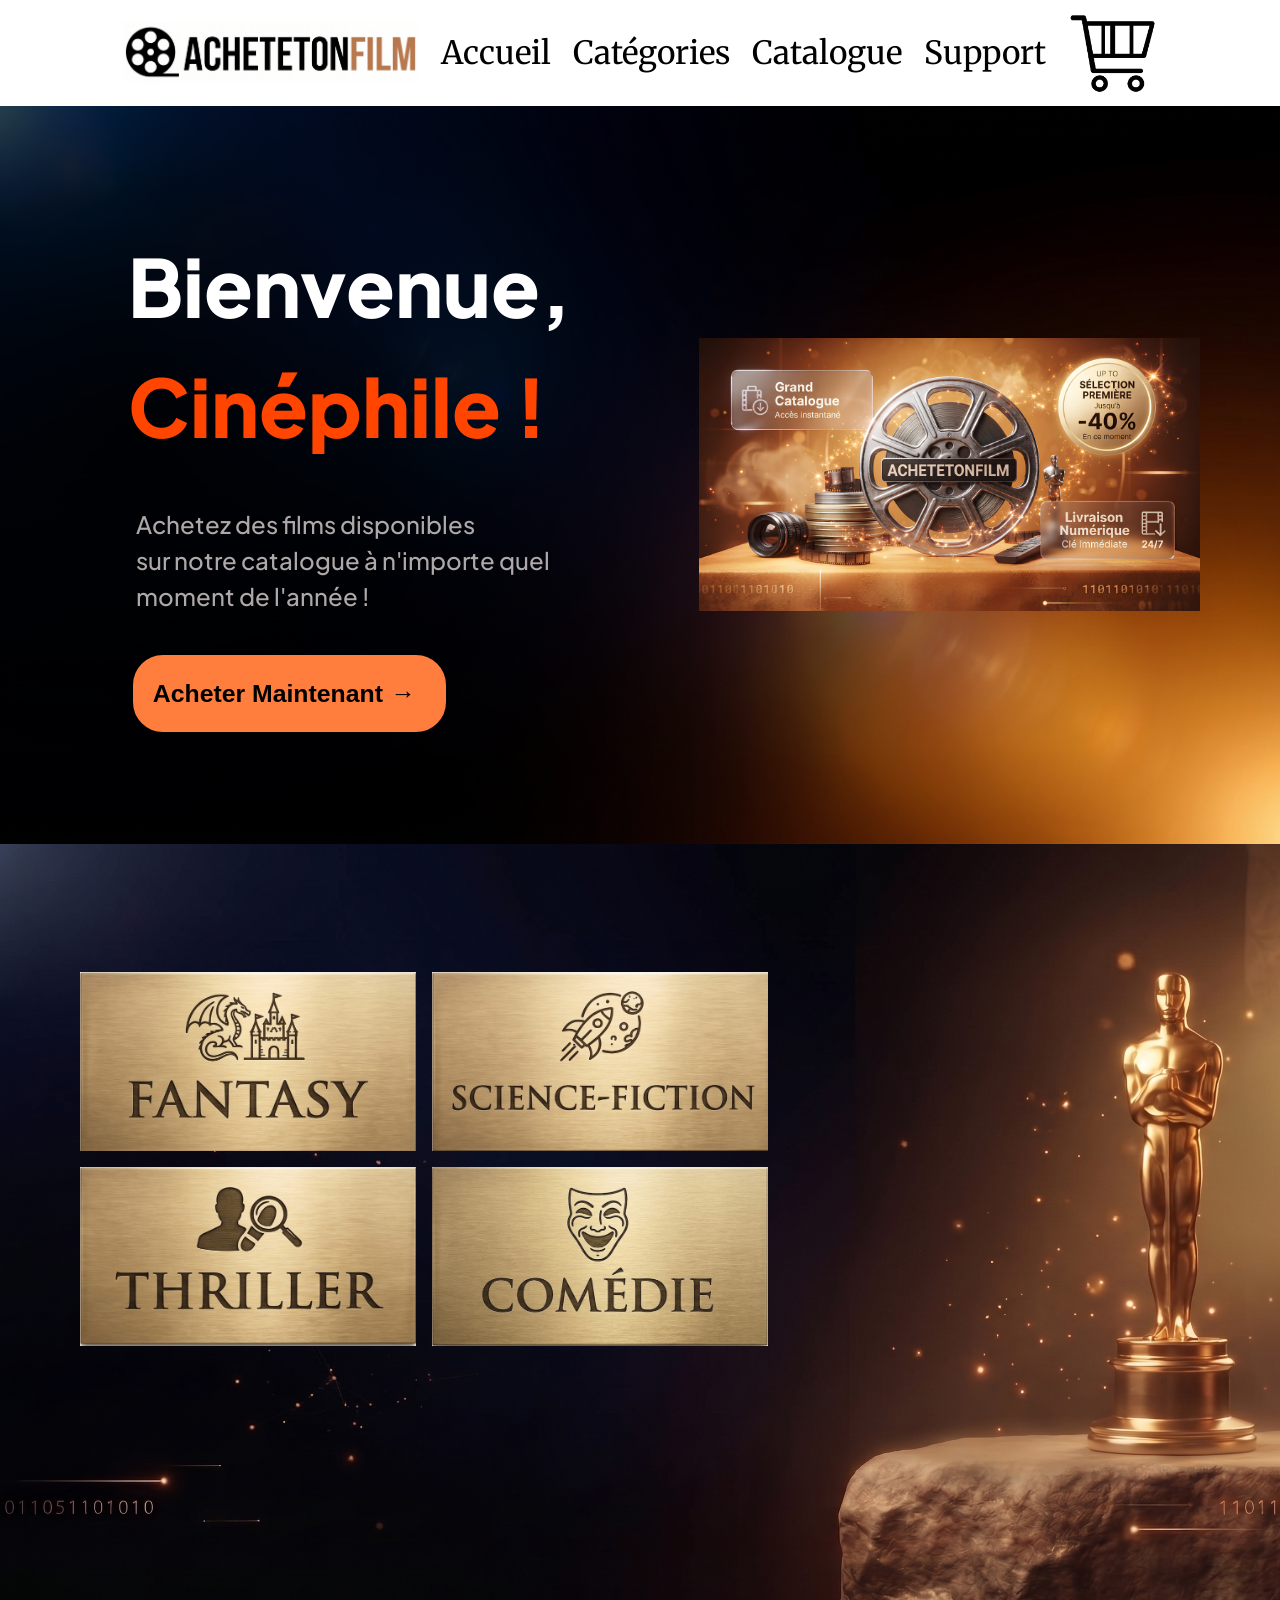
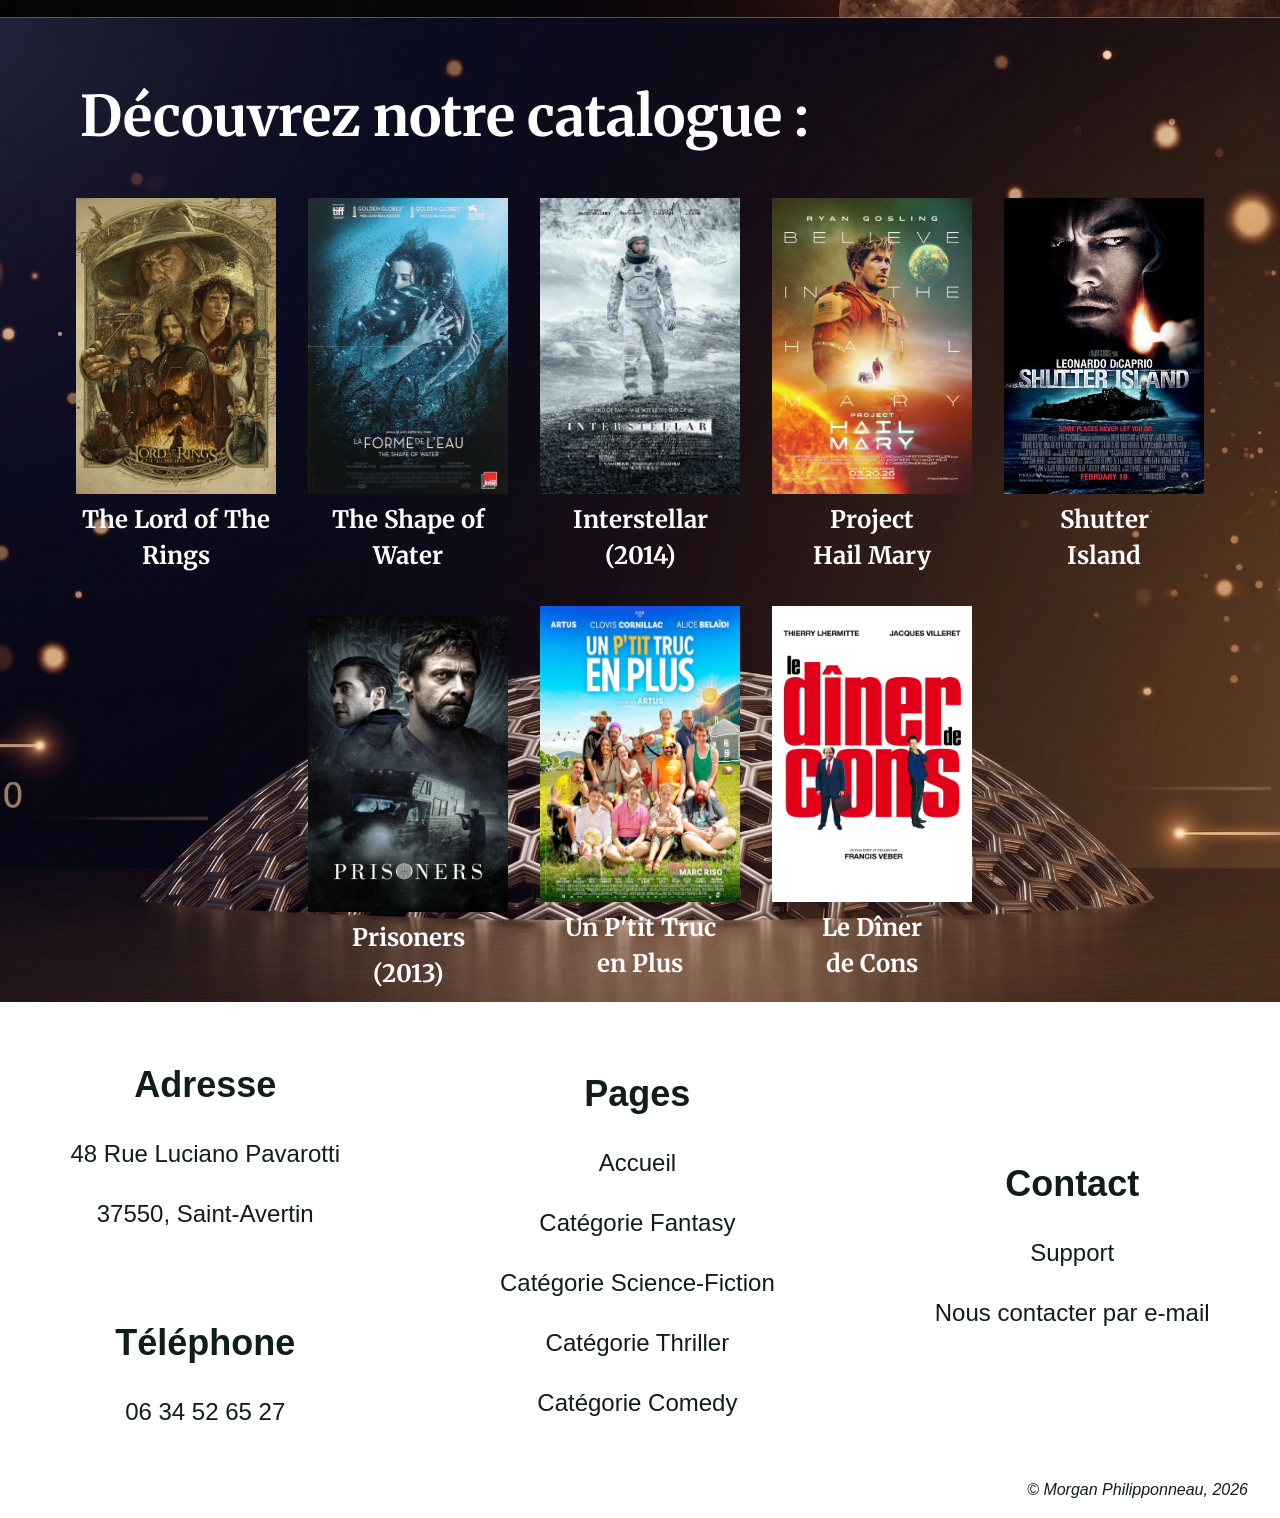
==== commit 4f22f707: "Amélioration du responsive de la page d'accueil + commencement des responsives tablettes des pages d" ====
--- a/index.html
+++ b/index.html
@@ -14,13 +14,15 @@
     <link rel="stylesheet" href="style.css">
     <link rel="stylesheet" href="style_responsive_tablet.css">
     <link rel="stylesheet" href="index_responsive_phone.css">
+    <link rel="icon" type="image/png" href="ASSETS/CSS/IMAGES/LOGOS/favicon_achete_ton_film.png" />
+
     <title>AcheteTonFilm</title>
 </head>
 <body>
     <div class="navbar" role="navigation">
         <a href="index.html">
             <picture>
-                <source srcset="ASSETS/CSS/IMAGES/LOGOS/logo_achete_ton_film_carre_responsive.png" media="(max-width: 1040px)">
+                <source srcset="ASSETS/CSS/IMAGES/LOGOS/logo_page_accueil_mobile.png" media="(max-width: 1040px)">
                 <img src="ASSETS/CSS/IMAGES/LOGOS/logo_achete_ton_film_.jpg" alt="logo_achete_ton_film" width="300">
             </picture>
         </a>
--- a/style.css
+++ b/style.css
@@ -198,6 +198,10 @@
     transition: transform 0.5s ease;
 }
 
+.catalogue_exemple .previsu_films {
+    margin-bottom: 2em;
+}
+
 .catalogue_titre {
     font-family: "Merriweather", sans-serif;
     font-size: 3.5em;
@@ -209,8 +213,10 @@
 }
 
 .derniers_exemples {
-    margin-bottom: 4em;
-}
+    padding-bottom: 20px;
+}
+
+
 
 .footer {
     background-color: white;
--- a/style_responsive_tablet.css
+++ b/style_responsive_tablet.css
@@ -1,4 +1,4 @@
-@media screen and (max-width: 1040px) {
+@media screen and (max-width: 1040px) and (min-width: 900px) {
     body {
         background-color: white;
         background-attachment: fixed;
@@ -177,4 +177,8 @@
         padding-bottom: 1em;
     }
 
+    .catalogue_exemple .catalogue_titre {
+        margin-left: 4.28rem;
+    }
+
 }
--- a/index_responsive_phone.css
+++ b/index_responsive_phone.css
@@ -251,16 +251,11 @@
 
     .catalogue_titre {
         font-family: "Merriweather", sans-serif;
-
         font-size: 1.7em;
-
         margin-top: 0;
-
         padding-top: 1em;
-
         margin-bottom: 0.7em;
-        margin-left: 1.5rem;
-
+        margin-left: 2.1rem;
         color: white;
     }
 
